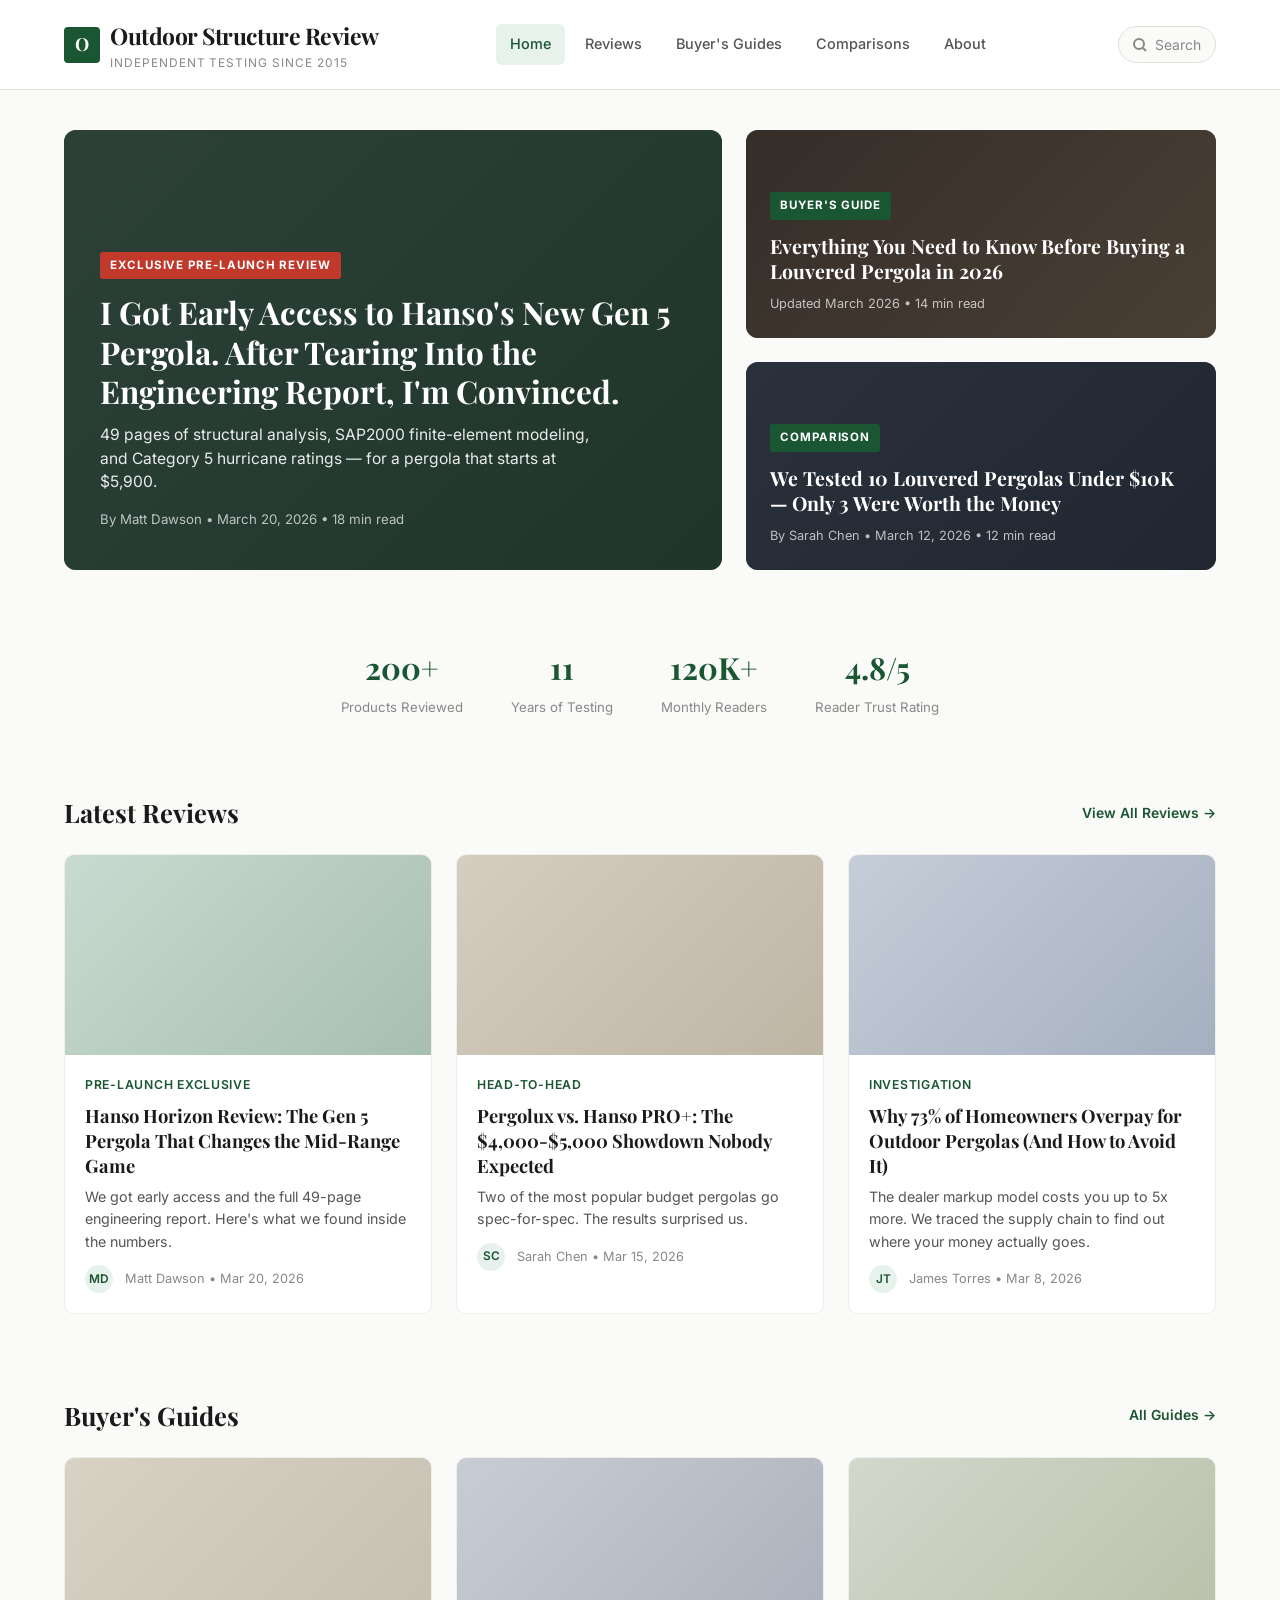
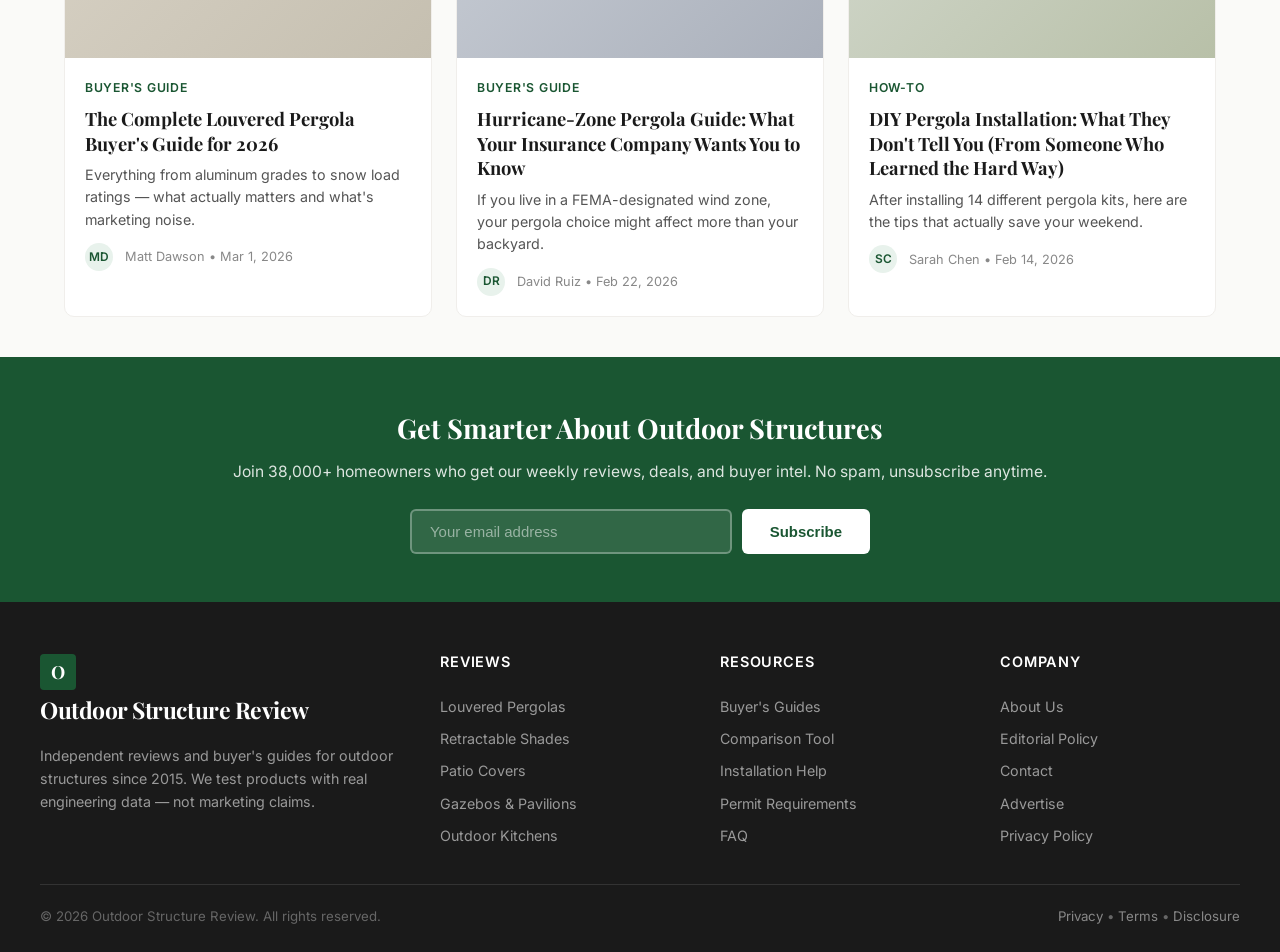
==== index.html @ 2ea015c8 "Hanso Horizon advertorial website" ====
<!DOCTYPE html>
<html lang="en">
<head>
  <meta charset="UTF-8">
  <meta name="viewport" content="width=device-width, initial-scale=1.0">
  <title>Outdoor Structure Review — Independent Pergola & Patio Reviews</title>
  <meta name="description" content="Independent reviews, comparisons, and buyer's guides for outdoor structures. Trusted by 120,000+ homeowners since 2015.">
  <link rel="preconnect" href="https://fonts.googleapis.com">
  <link rel="preconnect" href="https://fonts.gstatic.com" crossorigin>
  <link href="https://fonts.googleapis.com/css2?family=Inter:wght@400;500;600;700&family=Playfair+Display:wght@700;800&display=swap" rel="stylesheet">
  <link rel="stylesheet" href="css/style.css">
  <link rel="icon" href="data:image/svg+xml,<svg xmlns='http://www.w3.org/2000/svg' viewBox='0 0 100 100'><rect width='100' height='100' rx='12' fill='%231a5632'/><text x='50' y='68' font-family='Georgia' font-size='55' font-weight='700' fill='white' text-anchor='middle'>O</text></svg>">
</head>
<body>

<!-- ===== HEADER ===== -->
<header class="site-header">
  <div class="header-top">
    <a href="index.html" class="logo">
      <div class="logo-icon">O</div>
      <div>
        <div class="logo-text">Outdoor Structure Review</div>
        <div class="logo-tagline">Independent Testing Since 2015</div>
      </div>
    </a>
    <nav class="nav-main">
      <a href="index.html" class="active">Home</a>
      <a href="reviews/horizon-launch-early-review.html">Reviews</a>
      <a href="#">Buyer's Guides</a>
      <a href="#">Comparisons</a>
      <a href="about.html">About</a>
    </nav>
    <div class="nav-search">
      <svg width="14" height="14" fill="none" stroke="currentColor" stroke-width="2"><circle cx="6" cy="6" r="5"/><line x1="10" y1="10" x2="13" y2="13"/></svg>
      Search
    </div>
    <button class="hamburger" aria-label="Menu">
      <span></span><span></span><span></span>
    </button>
  </div>
</header>

<!-- ===== HERO ===== -->
<section class="hero">
  <div class="hero-grid">
    <a href="reviews/horizon-launch-early-review.html" class="hero-main">
      <div class="hero-img" style="background: linear-gradient(135deg, #2d4a3e, #1a3a2a);"></div>
      <div class="hero-content">
        <div class="hero-badge">Exclusive Pre-Launch Review</div>
        <h2>I Got Early Access to Hanso's New Gen 5 Pergola. After Tearing Into the Engineering Report, I'm Convinced.</h2>
        <p>49 pages of structural analysis, SAP2000 finite-element modeling, and Category 5 hurricane ratings — for a pergola that starts at $5,900.</p>
        <div class="hero-meta">By Matt Dawson &bull; March 20, 2026 &bull; 18 min read</div>
      </div>
    </a>
    <div class="hero-sidebar">
      <a href="#" class="hero-card">
        <div class="hero-img" style="background: linear-gradient(135deg, #3a3028, #5a4a3a);"></div>
        <div class="hero-content">
          <div class="hero-badge green">Buyer's Guide</div>
          <h3>Everything You Need to Know Before Buying a Louvered Pergola in 2026</h3>
          <div class="hero-meta">Updated March 2026 &bull; 14 min read</div>
        </div>
      </a>
      <a href="#" class="hero-card">
        <div class="hero-img" style="background: linear-gradient(135deg, #2a3545, #1a2535);"></div>
        <div class="hero-content">
          <div class="hero-badge green">Comparison</div>
          <h3>We Tested 10 Louvered Pergolas Under $10K — Only 3 Were Worth the Money</h3>
          <div class="hero-meta">By Sarah Chen &bull; March 12, 2026 &bull; 12 min read</div>
        </div>
      </a>
    </div>
  </div>
</section>

<!-- ===== TRUST BAR ===== -->
<div class="trust-bar">
  <div class="trust-item">
    <div class="trust-number">200+</div>
    <div class="trust-label">Products Reviewed</div>
  </div>
  <div class="trust-item">
    <div class="trust-number">11</div>
    <div class="trust-label">Years of Testing</div>
  </div>
  <div class="trust-item">
    <div class="trust-number">120K+</div>
    <div class="trust-label">Monthly Readers</div>
  </div>
  <div class="trust-item">
    <div class="trust-number">4.8/5</div>
    <div class="trust-label">Reader Trust Rating</div>
  </div>
</div>

<!-- ===== LATEST REVIEWS ===== -->
<div class="section-header">
  <h2>Latest Reviews</h2>
  <a href="#">View All Reviews &rarr;</a>
</div>

<div class="articles-grid">
  <div class="article-card" onclick="window.location='reviews/horizon-launch-early-review.html'">
    <div class="article-card-img" style="background: linear-gradient(135deg, #c8dbd0, #a8bfb0);"></div>
    <div class="article-card-body">
      <div class="article-card-category">Pre-Launch Exclusive</div>
      <h3>Hanso Horizon Review: The Gen 5 Pergola That Changes the Mid-Range Game</h3>
      <p>We got early access and the full 49-page engineering report. Here's what we found inside the numbers.</p>
      <div class="article-card-meta">
        <div class="author-avatar">MD</div>
        <span>Matt Dawson &bull; Mar 20, 2026</span>
      </div>
    </div>
  </div>

  <div class="article-card">
    <div class="article-card-img" style="background: linear-gradient(135deg, #d5cdc0, #bfb5a5);"></div>
    <div class="article-card-body">
      <div class="article-card-category">Head-to-Head</div>
      <h3>Pergolux vs. Hanso PRO+: The $4,000-$5,000 Showdown Nobody Expected</h3>
      <p>Two of the most popular budget pergolas go spec-for-spec. The results surprised us.</p>
      <div class="article-card-meta">
        <div class="author-avatar">SC</div>
        <span>Sarah Chen &bull; Mar 15, 2026</span>
      </div>
    </div>
  </div>

  <div class="article-card">
    <div class="article-card-img" style="background: linear-gradient(135deg, #c5cdd8, #a5b0c0);"></div>
    <div class="article-card-body">
      <div class="article-card-category">Investigation</div>
      <h3>Why 73% of Homeowners Overpay for Outdoor Pergolas (And How to Avoid It)</h3>
      <p>The dealer markup model costs you up to 5x more. We traced the supply chain to find out where your money actually goes.</p>
      <div class="article-card-meta">
        <div class="author-avatar">JT</div>
        <span>James Torres &bull; Mar 8, 2026</span>
      </div>
    </div>
  </div>
</div>

<!-- ===== BUYER'S GUIDES ===== -->
<div class="section-header">
  <h2>Buyer's Guides</h2>
  <a href="#">All Guides &rarr;</a>
</div>

<div class="articles-grid">
  <div class="article-card">
    <div class="article-card-img" style="background: linear-gradient(135deg, #d8d2c5, #c5bfb0);"></div>
    <div class="article-card-body">
      <div class="article-card-category">Buyer's Guide</div>
      <h3>The Complete Louvered Pergola Buyer's Guide for 2026</h3>
      <p>Everything from aluminum grades to snow load ratings — what actually matters and what's marketing noise.</p>
      <div class="article-card-meta">
        <div class="author-avatar">MD</div>
        <span>Matt Dawson &bull; Mar 1, 2026</span>
      </div>
    </div>
  </div>

  <div class="article-card">
    <div class="article-card-img" style="background: linear-gradient(135deg, #c8cdd5, #aab0bb);"></div>
    <div class="article-card-body">
      <div class="article-card-category">Buyer's Guide</div>
      <h3>Hurricane-Zone Pergola Guide: What Your Insurance Company Wants You to Know</h3>
      <p>If you live in a FEMA-designated wind zone, your pergola choice might affect more than your backyard.</p>
      <div class="article-card-meta">
        <div class="author-avatar">DR</div>
        <span>David Ruiz &bull; Feb 22, 2026</span>
      </div>
    </div>
  </div>

  <div class="article-card">
    <div class="article-card-img" style="background: linear-gradient(135deg, #d2d8cc, #b8c0a8);"></div>
    <div class="article-card-body">
      <div class="article-card-category">How-To</div>
      <h3>DIY Pergola Installation: What They Don't Tell You (From Someone Who Learned the Hard Way)</h3>
      <p>After installing 14 different pergola kits, here are the tips that actually save your weekend.</p>
      <div class="article-card-meta">
        <div class="author-avatar">SC</div>
        <span>Sarah Chen &bull; Feb 14, 2026</span>
      </div>
    </div>
  </div>
</div>

<!-- ===== NEWSLETTER ===== -->
<section class="newsletter-banner">
  <h2>Get Smarter About Outdoor Structures</h2>
  <p>Join 38,000+ homeowners who get our weekly reviews, deals, and buyer intel. No spam, unsubscribe anytime.</p>
  <form class="newsletter-form" onsubmit="return false;">
    <input type="email" placeholder="Your email address">
    <button type="submit">Subscribe</button>
  </form>
</section>

<!-- ===== FOOTER ===== -->
<footer class="site-footer">
  <div class="footer-grid">
    <div class="footer-col footer-about">
      <a href="index.html" class="logo">
        <div class="logo-icon">O</div>
        <div class="logo-text">Outdoor Structure Review</div>
      </a>
      <p>Independent reviews and buyer's guides for outdoor structures since 2015. We test products with real engineering data — not marketing claims.</p>
    </div>
    <div class="footer-col">
      <h4>Reviews</h4>
      <a href="reviews/horizon-launch-early-review.html">Louvered Pergolas</a>
      <a href="#">Retractable Shades</a>
      <a href="#">Patio Covers</a>
      <a href="#">Gazebos &amp; Pavilions</a>
      <a href="#">Outdoor Kitchens</a>
    </div>
    <div class="footer-col">
      <h4>Resources</h4>
      <a href="#">Buyer's Guides</a>
      <a href="#">Comparison Tool</a>
      <a href="#">Installation Help</a>
      <a href="#">Permit Requirements</a>
      <a href="#">FAQ</a>
    </div>
    <div class="footer-col">
      <h4>Company</h4>
      <a href="about.html">About Us</a>
      <a href="#">Editorial Policy</a>
      <a href="#">Contact</a>
      <a href="#">Advertise</a>
      <a href="#">Privacy Policy</a>
    </div>
  </div>
  <div class="footer-bottom">
    <span>&copy; 2026 Outdoor Structure Review. All rights reserved.</span>
    <span>
      <a href="#">Privacy</a> &bull;
      <a href="#">Terms</a> &bull;
      <a href="#">Disclosure</a>
    </span>
  </div>
</footer>

</body>
</html>
---- css/style.css ----
/* ===== RESET & BASE ===== */
*, *::before, *::after { box-sizing: border-box; margin: 0; padding: 0; }

:root {
  --color-bg: #fafaf8;
  --color-surface: #ffffff;
  --color-text: #1a1a1a;
  --color-text-secondary: #555;
  --color-text-muted: #888;
  --color-accent: #1a5632;
  --color-accent-light: #e8f2ec;
  --color-accent-hover: #124025;
  --color-border: #e2e0dc;
  --color-border-light: #f0eeeb;
  --color-highlight: #f5f0e6;
  --color-red: #c0392b;
  --font-heading: 'Playfair Display', Georgia, 'Times New Roman', serif;
  --font-body: 'Inter', -apple-system, BlinkMacSystemFont, 'Segoe UI', sans-serif;
  --font-mono: 'JetBrains Mono', 'Fira Code', monospace;
  --max-width: 1200px;
  --content-width: 740px;
  --radius: 6px;
  --shadow-sm: 0 1px 3px rgba(0,0,0,0.06);
  --shadow-md: 0 4px 12px rgba(0,0,0,0.08);
  --shadow-lg: 0 8px 30px rgba(0,0,0,0.1);
  --transition: 0.2s ease;
}

html { font-size: 17px; scroll-behavior: smooth; }

body {
  font-family: var(--font-body);
  color: var(--color-text);
  background: var(--color-bg);
  line-height: 1.7;
  -webkit-font-smoothing: antialiased;
}

a { color: var(--color-accent); text-decoration: none; transition: color var(--transition); }
a:hover { color: var(--color-accent-hover); }

img { max-width: 100%; height: auto; display: block; }

/* ===== HEADER / NAV ===== */
.site-header {
  background: var(--color-surface);
  border-bottom: 1px solid var(--color-border);
  position: sticky;
  top: 0;
  z-index: 100;
}

.header-top {
  max-width: var(--max-width);
  margin: 0 auto;
  display: flex;
  align-items: center;
  justify-content: space-between;
  padding: 16px 24px;
}

.logo {
  display: flex;
  align-items: center;
  gap: 10px;
  text-decoration: none;
  color: var(--color-text);
}

.logo-icon {
  width: 36px;
  height: 36px;
  background: var(--color-accent);
  border-radius: 4px;
  display: flex;
  align-items: center;
  justify-content: center;
  color: white;
  font-weight: 700;
  font-size: 18px;
  font-family: var(--font-heading);
}

.logo-text {
  font-family: var(--font-heading);
  font-size: 1.35rem;
  font-weight: 700;
  letter-spacing: -0.02em;
}

.logo-tagline {
  font-size: 0.7rem;
  color: var(--color-text-muted);
  text-transform: uppercase;
  letter-spacing: 0.08em;
  margin-top: -2px;
}

.nav-main {
  display: flex;
  align-items: center;
  gap: 6px;
}

.nav-main a {
  color: var(--color-text-secondary);
  font-size: 0.85rem;
  font-weight: 500;
  padding: 8px 14px;
  border-radius: var(--radius);
  transition: all var(--transition);
}

.nav-main a:hover,
.nav-main a.active {
  color: var(--color-accent);
  background: var(--color-accent-light);
}

.nav-search {
  display: flex;
  align-items: center;
  gap: 8px;
  background: var(--color-bg);
  border: 1px solid var(--color-border);
  border-radius: 20px;
  padding: 6px 14px;
  font-size: 0.82rem;
  color: var(--color-text-muted);
  cursor: pointer;
  transition: border-color var(--transition);
}

.nav-search:hover { border-color: var(--color-accent); }

.hamburger {
  display: none;
  background: none;
  border: none;
  cursor: pointer;
  padding: 8px;
}

.hamburger span {
  display: block;
  width: 22px;
  height: 2px;
  background: var(--color-text);
  margin: 5px 0;
  transition: all var(--transition);
}

/* category bar */
.category-bar {
  background: var(--color-surface);
  border-bottom: 1px solid var(--color-border-light);
}

.category-bar-inner {
  max-width: var(--max-width);
  margin: 0 auto;
  padding: 0 24px;
  display: flex;
  gap: 0;
  overflow-x: auto;
}

.category-bar a {
  font-size: 0.78rem;
  font-weight: 500;
  color: var(--color-text-muted);
  padding: 10px 16px;
  white-space: nowrap;
  border-bottom: 2px solid transparent;
  transition: all var(--transition);
}

.category-bar a:hover,
.category-bar a.active {
  color: var(--color-accent);
  border-bottom-color: var(--color-accent);
}

/* ===== HERO / FEATURED ===== */
.hero {
  max-width: var(--max-width);
  margin: 0 auto;
  padding: 40px 24px;
}

.hero-grid {
  display: grid;
  grid-template-columns: 1.4fr 1fr;
  gap: 24px;
}

.hero-main {
  position: relative;
  border-radius: 12px;
  overflow: hidden;
  cursor: pointer;
  background: #2a2a2a;
  min-height: 440px;
}

.hero-main .hero-img {
  width: 100%;
  height: 100%;
  object-fit: cover;
  position: absolute;
  top: 0;
  left: 0;
  opacity: 0.7;
  transition: opacity var(--transition);
}

.hero-main:hover .hero-img { opacity: 0.6; }

.hero-main .hero-content {
  position: relative;
  z-index: 1;
  padding: 40px 36px;
  display: flex;
  flex-direction: column;
  justify-content: flex-end;
  height: 100%;
  color: white;
}

.hero-badge {
  display: inline-block;
  background: var(--color-red);
  color: white;
  font-size: 0.68rem;
  font-weight: 700;
  text-transform: uppercase;
  letter-spacing: 0.08em;
  padding: 4px 10px;
  border-radius: 3px;
  margin-bottom: 14px;
  width: fit-content;
}

.hero-badge.green { background: var(--color-accent); }

.hero-main h2 {
  font-family: var(--font-heading);
  font-size: 1.85rem;
  line-height: 1.25;
  margin-bottom: 12px;
  font-weight: 700;
}

.hero-main p {
  font-size: 0.92rem;
  opacity: 0.9;
  line-height: 1.5;
  max-width: 500px;
}

.hero-meta {
  margin-top: 14px;
  font-size: 0.78rem;
  opacity: 0.7;
}

.hero-sidebar {
  display: flex;
  flex-direction: column;
  gap: 24px;
}

.hero-card {
  position: relative;
  border-radius: 12px;
  overflow: hidden;
  cursor: pointer;
  background: #2a2a2a;
  flex: 1;
  min-height: 200px;
}

.hero-card .hero-img {
  width: 100%;
  height: 100%;
  object-fit: cover;
  position: absolute;
  top: 0;
  left: 0;
  opacity: 0.65;
  transition: opacity var(--transition);
}

.hero-card:hover .hero-img { opacity: 0.55; }

.hero-card .hero-content {
  position: relative;
  z-index: 1;
  padding: 24px;
  display: flex;
  flex-direction: column;
  justify-content: flex-end;
  height: 100%;
  color: white;
}

.hero-card h3 {
  font-family: var(--font-heading);
  font-size: 1.15rem;
  line-height: 1.3;
  font-weight: 700;
}

.hero-card .hero-meta {
  margin-top: 8px;
  font-size: 0.75rem;
}

/* ===== SECTION HEADERS ===== */
.section-header {
  max-width: var(--max-width);
  margin: 0 auto;
  padding: 40px 24px 20px;
  display: flex;
  align-items: center;
  justify-content: space-between;
}

.section-header h2 {
  font-family: var(--font-heading);
  font-size: 1.5rem;
  font-weight: 700;
}

.section-header a {
  font-size: 0.82rem;
  font-weight: 600;
}

/* ===== ARTICLE CARDS GRID ===== */
.articles-grid {
  max-width: var(--max-width);
  margin: 0 auto;
  padding: 0 24px 40px;
  display: grid;
  grid-template-columns: repeat(3, 1fr);
  gap: 24px;
}

.article-card {
  background: var(--color-surface);
  border-radius: 10px;
  overflow: hidden;
  border: 1px solid var(--color-border-light);
  transition: all var(--transition);
  cursor: pointer;
}

.article-card:hover {
  box-shadow: var(--shadow-md);
  transform: translateY(-2px);
}

.article-card-img {
  width: 100%;
  height: 200px;
  object-fit: cover;
  background: linear-gradient(135deg, #e8e6e1, #d5d2cc);
}

.article-card-body {
  padding: 20px;
}

.article-card-category {
  font-size: 0.72rem;
  font-weight: 600;
  text-transform: uppercase;
  letter-spacing: 0.06em;
  color: var(--color-accent);
  margin-bottom: 8px;
}

.article-card-body h3 {
  font-family: var(--font-heading);
  font-size: 1.08rem;
  line-height: 1.35;
  margin-bottom: 8px;
  color: var(--color-text);
  font-weight: 700;
}

.article-card-body p {
  font-size: 0.84rem;
  color: var(--color-text-secondary);
  line-height: 1.55;
  margin-bottom: 12px;
}

.article-card-meta {
  display: flex;
  align-items: center;
  gap: 12px;
  font-size: 0.75rem;
  color: var(--color-text-muted);
}

.article-card-meta .author-avatar {
  width: 28px;
  height: 28px;
  border-radius: 50%;
  background: var(--color-accent-light);
  display: flex;
  align-items: center;
  justify-content: center;
  font-size: 0.7rem;
  font-weight: 600;
  color: var(--color-accent);
}

/* ===== NEWSLETTER BANNER ===== */
.newsletter-banner {
  background: var(--color-accent);
  color: white;
  padding: 48px 24px;
  text-align: center;
}

.newsletter-banner h2 {
  font-family: var(--font-heading);
  font-size: 1.6rem;
  margin-bottom: 8px;
}

.newsletter-banner p {
  font-size: 0.92rem;
  opacity: 0.85;
  margin-bottom: 24px;
}

.newsletter-form {
  display: flex;
  gap: 10px;
  justify-content: center;
  max-width: 460px;
  margin: 0 auto;
}

.newsletter-form input {
  flex: 1;
  padding: 12px 18px;
  border: 2px solid rgba(255,255,255,0.3);
  border-radius: var(--radius);
  background: rgba(255,255,255,0.1);
  color: white;
  font-size: 0.88rem;
  outline: none;
  transition: border-color var(--transition);
}

.newsletter-form input::placeholder { color: rgba(255,255,255,0.5); }
.newsletter-form input:focus { border-color: white; }

.newsletter-form button {
  padding: 12px 28px;
  background: white;
  color: var(--color-accent);
  border: none;
  border-radius: var(--radius);
  font-weight: 600;
  font-size: 0.88rem;
  cursor: pointer;
  transition: all var(--transition);
}

.newsletter-form button:hover { background: var(--color-highlight); }

/* ===== TRUST BAR ===== */
.trust-bar {
  max-width: var(--max-width);
  margin: 0 auto;
  padding: 32px 24px;
  display: flex;
  justify-content: center;
  gap: 48px;
  flex-wrap: wrap;
}

.trust-item {
  text-align: center;
}

.trust-item .trust-number {
  font-family: var(--font-heading);
  font-size: 1.8rem;
  font-weight: 700;
  color: var(--color-accent);
}

.trust-item .trust-label {
  font-size: 0.78rem;
  color: var(--color-text-muted);
  margin-top: 2px;
}

/* ===== FOOTER ===== */
.site-footer {
  background: #1a1a1a;
  color: #ccc;
  padding: 48px 24px 24px;
}

.footer-grid {
  max-width: var(--max-width);
  margin: 0 auto;
  display: grid;
  grid-template-columns: 1.5fr 1fr 1fr 1fr;
  gap: 40px;
  padding-bottom: 32px;
  border-bottom: 1px solid #333;
}

.footer-col h4 {
  color: white;
  font-size: 0.85rem;
  font-weight: 600;
  text-transform: uppercase;
  letter-spacing: 0.06em;
  margin-bottom: 16px;
}

.footer-col p {
  font-size: 0.84rem;
  line-height: 1.6;
  color: #999;
}

.footer-col a {
  display: block;
  color: #999;
  font-size: 0.84rem;
  padding: 4px 0;
  transition: color var(--transition);
}

.footer-col a:hover { color: white; }

.footer-about .logo {
  margin-bottom: 12px;
}

.footer-about .logo .logo-icon { background: var(--color-accent); }
.footer-about .logo .logo-text { color: white; }

.footer-bottom {
  max-width: var(--max-width);
  margin: 0 auto;
  padding-top: 20px;
  display: flex;
  justify-content: space-between;
  align-items: center;
  font-size: 0.78rem;
  color: #666;
}

.footer-bottom a { color: #888; }
.footer-bottom a:hover { color: white; }

/* ===== ARTICLE PAGE ===== */
.article-header {
  max-width: var(--content-width);
  margin: 0 auto;
  padding: 48px 24px 0;
}

.article-breadcrumb {
  font-size: 0.78rem;
  color: var(--color-text-muted);
  margin-bottom: 20px;
}

.article-breadcrumb a { color: var(--color-text-muted); }
.article-breadcrumb a:hover { color: var(--color-accent); }

.article-category-tag {
  display: inline-block;
  background: var(--color-accent-light);
  color: var(--color-accent);
  font-size: 0.72rem;
  font-weight: 700;
  text-transform: uppercase;
  letter-spacing: 0.06em;
  padding: 5px 12px;
  border-radius: 3px;
  margin-bottom: 16px;
}

.article-header h1 {
  font-family: var(--font-heading);
  font-size: 2.4rem;
  line-height: 1.2;
  font-weight: 700;
  margin-bottom: 18px;
  letter-spacing: -0.01em;
}

.article-subtitle {
  font-size: 1.15rem;
  color: var(--color-text-secondary);
  line-height: 1.5;
  margin-bottom: 24px;
}

.article-author-bar {
  display: flex;
  align-items: center;
  gap: 14px;
  padding: 20px 0;
  border-top: 1px solid var(--color-border-light);
  border-bottom: 1px solid var(--color-border-light);
  margin-bottom: 32px;
}

.article-author-avatar {
  width: 48px;
  height: 48px;
  border-radius: 50%;
  background: var(--color-accent-light);
  display: flex;
  align-items: center;
  justify-content: center;
  font-weight: 700;
  color: var(--color-accent);
  font-size: 1rem;
}

.article-author-info .name {
  font-weight: 600;
  font-size: 0.92rem;
}

.article-author-info .details {
  font-size: 0.8rem;
  color: var(--color-text-muted);
}

.article-share {
  margin-left: auto;
  display: flex;
  gap: 8px;
}

.share-btn {
  width: 36px;
  height: 36px;
  border-radius: 50%;
  border: 1px solid var(--color-border);
  display: flex;
  align-items: center;
  justify-content: center;
  color: var(--color-text-muted);
  font-size: 0.8rem;
  cursor: pointer;
  transition: all var(--transition);
  background: none;
}

.share-btn:hover {
  border-color: var(--color-accent);
  color: var(--color-accent);
  background: var(--color-accent-light);
}

/* Article body content */
.article-body {
  max-width: var(--content-width);
  margin: 0 auto;
  padding: 0 24px 60px;
}

.article-body p {
  margin-bottom: 1.3em;
  font-size: 1rem;
  line-height: 1.78;
}

.article-body h2 {
  font-family: var(--font-heading);
  font-size: 1.65rem;
  margin-top: 2.5em;
  margin-bottom: 0.7em;
  font-weight: 700;
  line-height: 1.25;
}

.article-body h3 {
  font-family: var(--font-heading);
  font-size: 1.25rem;
  margin-top: 2em;
  margin-bottom: 0.5em;
  font-weight: 700;
}

.article-body ul, .article-body ol {
  margin-bottom: 1.3em;
  padding-left: 1.5em;
}

.article-body li {
  margin-bottom: 0.5em;
  line-height: 1.65;
}

.article-body strong { font-weight: 600; }

.article-body blockquote {
  border-left: 3px solid var(--color-accent);
  padding: 16px 24px;
  margin: 1.5em 0;
  background: var(--color-accent-light);
  border-radius: 0 var(--radius) var(--radius) 0;
  font-style: italic;
  color: var(--color-text-secondary);
}

/* tables */
.article-body table {
  width: 100%;
  border-collapse: collapse;
  margin: 1.5em 0;
  font-size: 0.88rem;
}

.article-body thead { background: var(--color-accent); color: white; }
.article-body th {
  padding: 12px 14px;
  text-align: left;
  font-weight: 600;
  font-size: 0.82rem;
}

.article-body td {
  padding: 11px 14px;
  border-bottom: 1px solid var(--color-border-light);
}

.article-body tbody tr:hover { background: var(--color-accent-light); }
.article-body tbody tr:nth-child(even) { background: var(--color-bg); }
.article-body tbody tr:nth-child(even):hover { background: var(--color-accent-light); }

.winner-cell { color: var(--color-accent); font-weight: 600; }

/* image placeholders */
.article-img {
  width: 100%;
  border-radius: 10px;
  margin: 1.5em 0 0.5em;
  overflow: hidden;
  background: linear-gradient(135deg, #e8e6e1, #d5d2cc);
  border: 1px solid var(--color-border-light);
}

.article-img .img-placeholder {
  display: flex;
  align-items: center;
  justify-content: center;
  min-height: 320px;
  padding: 40px;
  text-align: center;
  color: #888;
  font-size: 0.88rem;
  font-style: italic;
}

.article-img-caption {
  font-size: 0.82rem;
  color: var(--color-text-muted);
  font-style: italic;
  margin-bottom: 1.5em;
  line-height: 1.5;
}

/* CTA boxes */
.article-cta {
  background: var(--color-accent);
  color: white;
  padding: 28px 32px;
  border-radius: 10px;
  margin: 2em 0;
  text-align: center;
}

.article-cta a {
  color: white;
  font-weight: 700;
  font-size: 1.05rem;
  text-decoration: underline;
  text-underline-offset: 4px;
}

.article-cta a:hover { opacity: 0.85; }

.article-cta p {
  margin-bottom: 0.5em !important;
  font-size: 0.88rem !important;
  opacity: 0.85;
}

/* disclosure */
.article-disclosure {
  background: var(--color-highlight);
  border: 1px solid var(--color-border);
  border-radius: var(--radius);
  padding: 20px 24px;
  margin: 2em 0;
  font-size: 0.84rem;
  color: var(--color-text-secondary);
  line-height: 1.6;
}

/* author bio at end */
.author-bio {
  display: flex;
  gap: 20px;
  align-items: flex-start;
  background: var(--color-surface);
  border: 1px solid var(--color-border);
  border-radius: 10px;
  padding: 28px;
  margin-top: 2em;
}

.author-bio-avatar {
  width: 72px;
  height: 72px;
  border-radius: 50%;
  background: var(--color-accent-light);
  display: flex;
  align-items: center;
  justify-content: center;
  font-weight: 700;
  color: var(--color-accent);
  font-size: 1.3rem;
  flex-shrink: 0;
}

.author-bio h4 {
  font-size: 1rem;
  margin-bottom: 4px;
}

.author-bio p {
  font-size: 0.86rem !important;
  color: var(--color-text-secondary);
  line-height: 1.55 !important;
  margin-bottom: 0 !important;
}

/* ===== ABOUT PAGE ===== */
.page-header {
  max-width: var(--content-width);
  margin: 0 auto;
  padding: 48px 24px 0;
  text-align: center;
}

.page-header h1 {
  font-family: var(--font-heading);
  font-size: 2.2rem;
  margin-bottom: 16px;
}

.page-header .subtitle {
  font-size: 1.1rem;
  color: var(--color-text-secondary);
  line-height: 1.55;
  max-width: 560px;
  margin: 0 auto;
}

.page-body {
  max-width: var(--content-width);
  margin: 0 auto;
  padding: 40px 24px 60px;
}

.page-body p {
  margin-bottom: 1.3em;
  line-height: 1.78;
}

.page-body h2 {
  font-family: var(--font-heading);
  font-size: 1.5rem;
  margin-top: 2em;
  margin-bottom: 0.7em;
}

.team-grid {
  display: grid;
  grid-template-columns: repeat(3, 1fr);
  gap: 28px;
  margin: 2em 0;
}

.team-card {
  text-align: center;
  padding: 28px 20px;
  background: var(--color-surface);
  border: 1px solid var(--color-border-light);
  border-radius: 10px;
}

.team-avatar {
  width: 80px;
  height: 80px;
  border-radius: 50%;
  background: var(--color-accent-light);
  display: flex;
  align-items: center;
  justify-content: center;
  font-weight: 700;
  color: var(--color-accent);
  font-size: 1.5rem;
  margin: 0 auto 14px;
}

.team-card h3 { font-size: 1rem; margin-bottom: 2px; }
.team-card .role { font-size: 0.82rem; color: var(--color-accent); margin-bottom: 10px; }
.team-card p { font-size: 0.84rem; color: var(--color-text-secondary); line-height: 1.5; }

/* values */
.values-grid {
  display: grid;
  grid-template-columns: repeat(2, 1fr);
  gap: 20px;
  margin: 2em 0;
}

.value-card {
  padding: 24px;
  background: var(--color-surface);
  border: 1px solid var(--color-border-light);
  border-radius: 10px;
}

.value-card h3 {
  font-size: 1rem;
  margin-bottom: 8px;
  display: flex;
  align-items: center;
  gap: 8px;
}

.value-icon {
  width: 32px;
  height: 32px;
  border-radius: 6px;
  background: var(--color-accent-light);
  display: flex;
  align-items: center;
  justify-content: center;
  font-size: 1rem;
}

.value-card p { font-size: 0.86rem; color: var(--color-text-secondary); line-height: 1.55; }

/* ===== RESPONSIVE ===== */
@media (max-width: 900px) {
  .hero-grid {
    grid-template-columns: 1fr;
  }

  .hero-sidebar {
    flex-direction: row;
  }

  .hero-card { min-height: 160px; }

  .articles-grid {
    grid-template-columns: repeat(2, 1fr);
  }

  .footer-grid {
    grid-template-columns: repeat(2, 1fr);
  }

  .team-grid {
    grid-template-columns: repeat(2, 1fr);
  }
}

@media (max-width: 650px) {
  html { font-size: 16px; }

  .nav-main, .nav-search { display: none; }
  .hamburger { display: block; }

  .category-bar-inner { padding: 0 16px; }

  .hero { padding: 24px 16px; }
  .hero-main { min-height: 300px; }
  .hero-main h2 { font-size: 1.45rem; }

  .hero-sidebar { flex-direction: column; }

  .articles-grid {
    grid-template-columns: 1fr;
    padding: 0 16px 32px;
  }

  .article-header { padding: 32px 16px 0; }
  .article-header h1 { font-size: 1.75rem; }
  .article-body { padding: 0 16px 40px; }

  .newsletter-form { flex-direction: column; }

  .footer-grid { grid-template-columns: 1fr; gap: 28px; }
  .footer-bottom { flex-direction: column; gap: 8px; text-align: center; }

  .team-grid { grid-template-columns: 1fr; }
  .values-grid { grid-template-columns: 1fr; }

  .trust-bar { gap: 28px; }

  .article-author-bar { flex-wrap: wrap; }
  .article-share { margin-left: 0; }
}
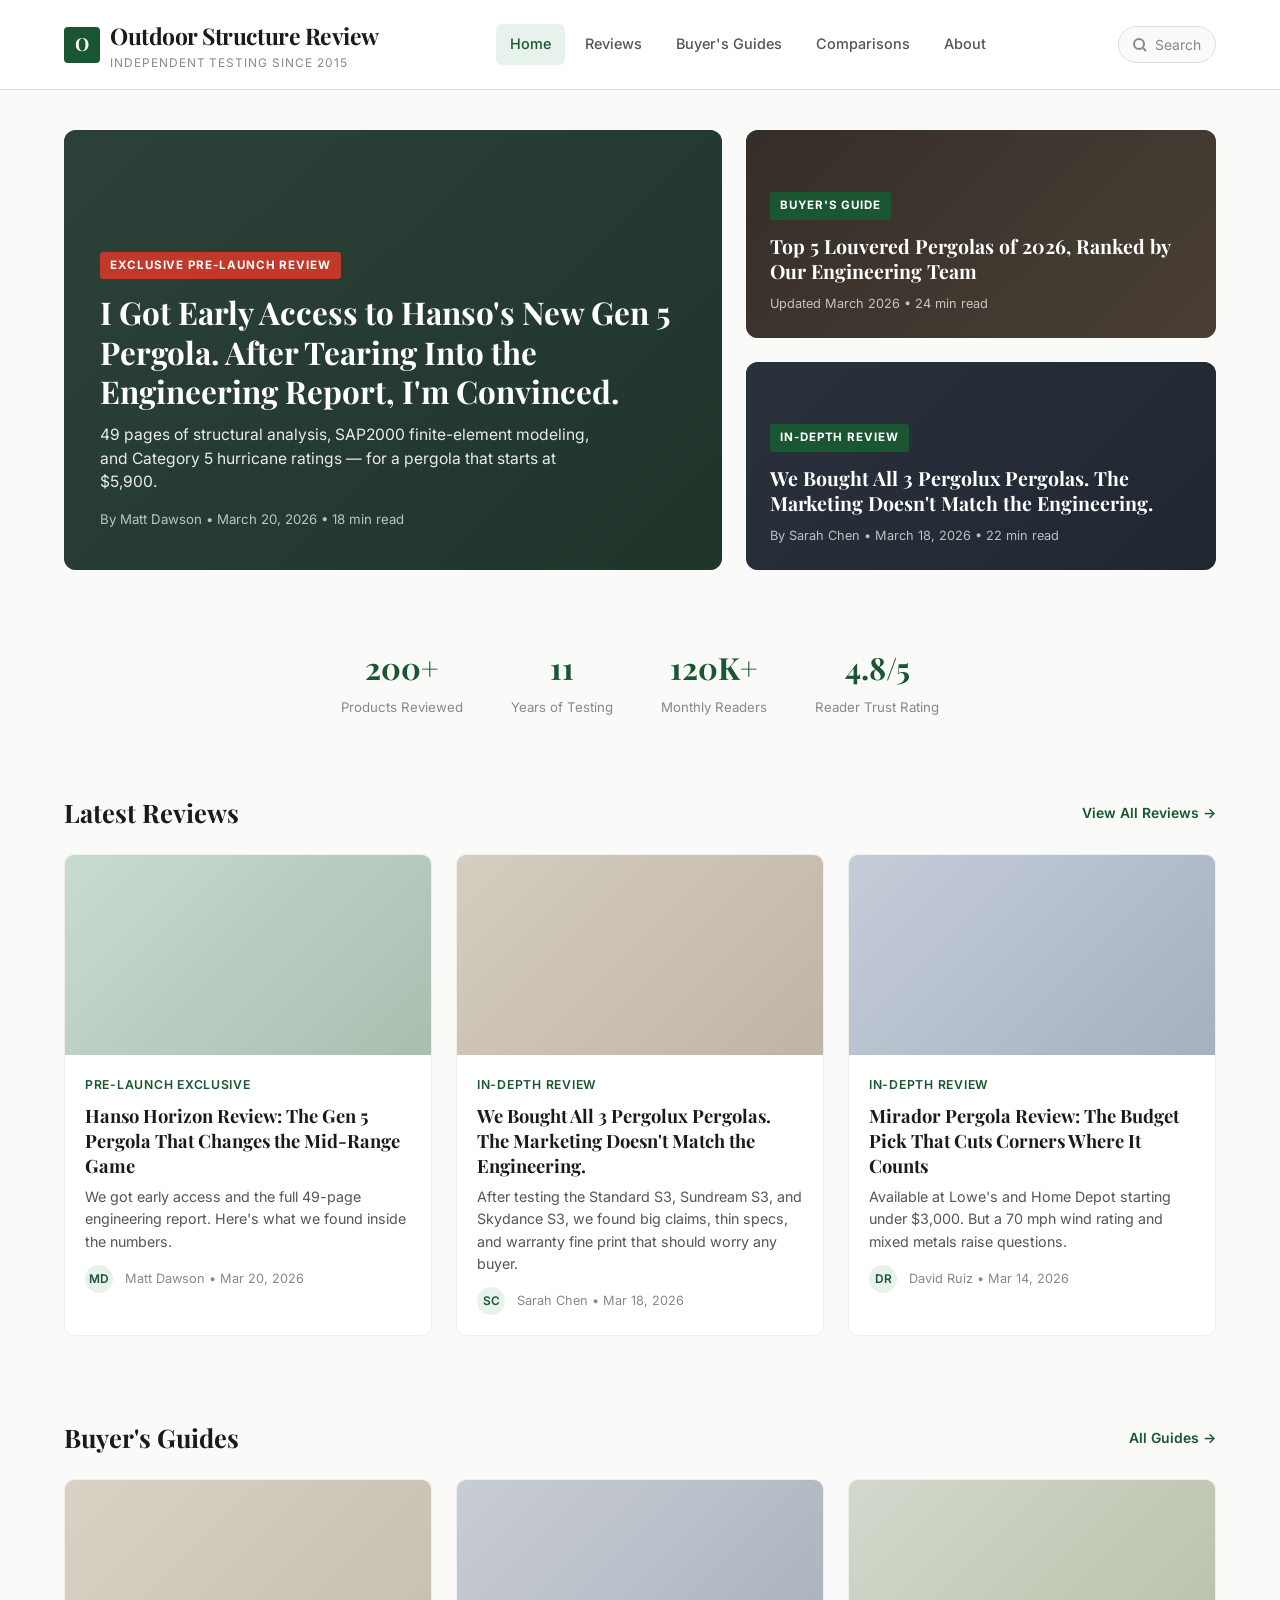
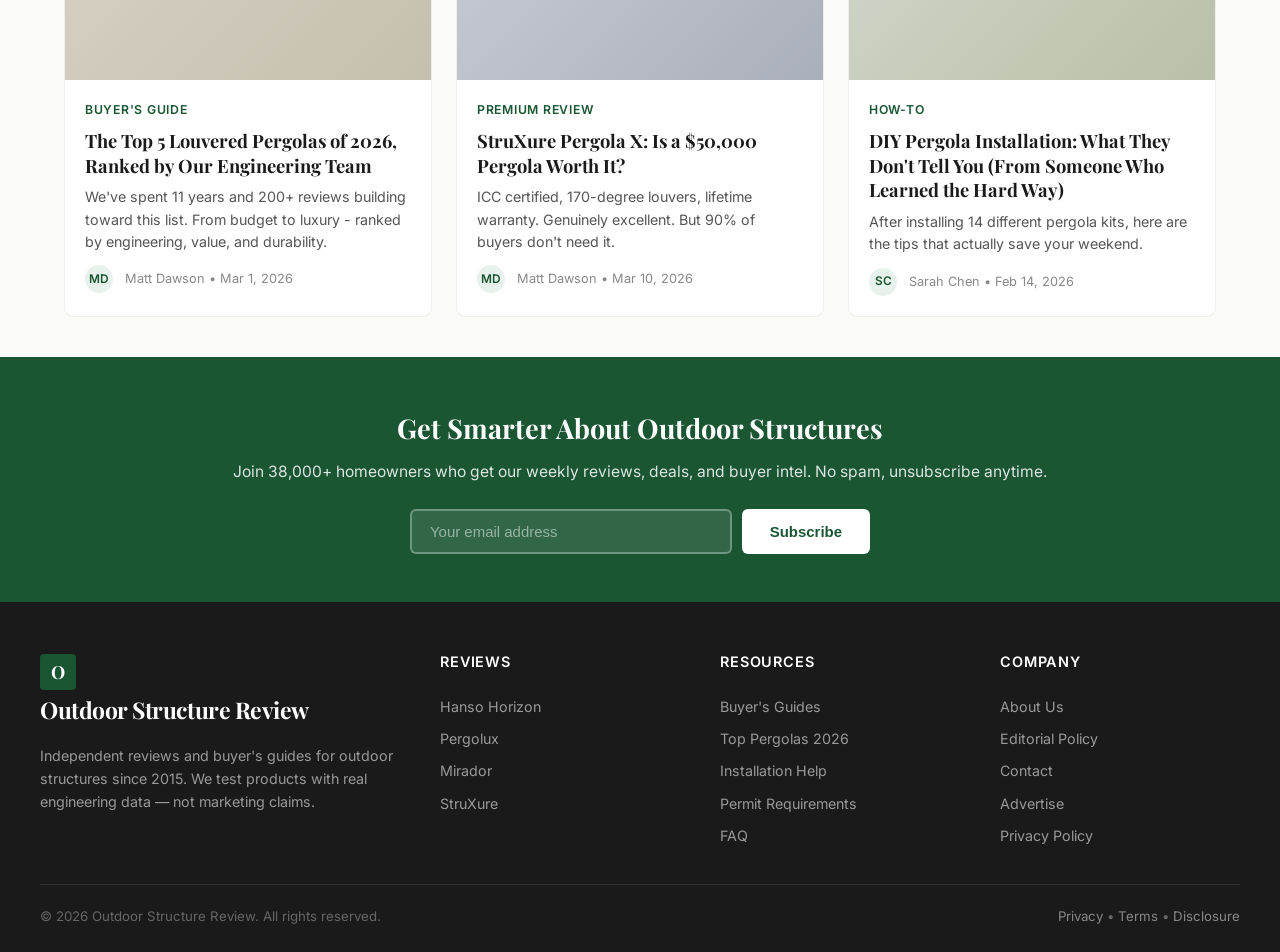
==== commit c488f3f0: "Add Pergolux, Mirador, StruXure reviews and Top 5 Pergolas ranking page - Pergolux review: covers al" ====
--- a/index.html
+++ b/index.html
@@ -53,20 +53,20 @@
       </div>
     </a>
     <div class="hero-sidebar">
-      <a href="#" class="hero-card">
+      <a href="top-pergolas-2026.html" class="hero-card">
         <div class="hero-img" style="background: linear-gradient(135deg, #3a3028, #5a4a3a);"></div>
         <div class="hero-content">
           <div class="hero-badge green">Buyer's Guide</div>
-          <h3>Everything You Need to Know Before Buying a Louvered Pergola in 2026</h3>
-          <div class="hero-meta">Updated March 2026 &bull; 14 min read</div>
+          <h3>Top 5 Louvered Pergolas of 2026, Ranked by Our Engineering Team</h3>
+          <div class="hero-meta">Updated March 2026 &bull; 24 min read</div>
         </div>
       </a>
-      <a href="#" class="hero-card">
+      <a href="reviews/pergolux-review.html" class="hero-card">
         <div class="hero-img" style="background: linear-gradient(135deg, #2a3545, #1a2535);"></div>
         <div class="hero-content">
-          <div class="hero-badge green">Comparison</div>
-          <h3>We Tested 10 Louvered Pergolas Under $10K — Only 3 Were Worth the Money</h3>
-          <div class="hero-meta">By Sarah Chen &bull; March 12, 2026 &bull; 12 min read</div>
+          <div class="hero-badge green">In-Depth Review</div>
+          <h3>We Bought All 3 Pergolux Pergolas. The Marketing Doesn't Match the Engineering.</h3>
+          <div class="hero-meta">By Sarah Chen &bull; March 18, 2026 &bull; 22 min read</div>
         </div>
       </a>
     </div>
@@ -113,28 +113,28 @@
     </div>
   </div>
 
-  <div class="article-card">
+  <div class="article-card" onclick="window.location='reviews/pergolux-review.html'">
     <div class="article-card-img" style="background: linear-gradient(135deg, #d5cdc0, #bfb5a5);"></div>
     <div class="article-card-body">
-      <div class="article-card-category">Head-to-Head</div>
-      <h3>Pergolux vs. Hanso PRO+: The $4,000-$5,000 Showdown Nobody Expected</h3>
-      <p>Two of the most popular budget pergolas go spec-for-spec. The results surprised us.</p>
+      <div class="article-card-category">In-Depth Review</div>
+      <h3>We Bought All 3 Pergolux Pergolas. The Marketing Doesn't Match the Engineering.</h3>
+      <p>After testing the Standard S3, Sundream S3, and Skydance S3, we found big claims, thin specs, and warranty fine print that should worry any buyer.</p>
       <div class="article-card-meta">
         <div class="author-avatar">SC</div>
-        <span>Sarah Chen &bull; Mar 15, 2026</span>
-      </div>
-    </div>
-  </div>
-
-  <div class="article-card">
+        <span>Sarah Chen &bull; Mar 18, 2026</span>
+      </div>
+    </div>
+  </div>
+
+  <div class="article-card" onclick="window.location='reviews/mirador-review.html'">
     <div class="article-card-img" style="background: linear-gradient(135deg, #c5cdd8, #a5b0c0);"></div>
     <div class="article-card-body">
-      <div class="article-card-category">Investigation</div>
-      <h3>Why 73% of Homeowners Overpay for Outdoor Pergolas (And How to Avoid It)</h3>
-      <p>The dealer markup model costs you up to 5x more. We traced the supply chain to find out where your money actually goes.</p>
-      <div class="article-card-meta">
-        <div class="author-avatar">JT</div>
-        <span>James Torres &bull; Mar 8, 2026</span>
+      <div class="article-card-category">In-Depth Review</div>
+      <h3>Mirador Pergola Review: The Budget Pick That Cuts Corners Where It Counts</h3>
+      <p>Available at Lowe's and Home Depot starting under $3,000. But a 70 mph wind rating and mixed metals raise questions.</p>
+      <div class="article-card-meta">
+        <div class="author-avatar">DR</div>
+        <span>David Ruiz &bull; Mar 14, 2026</span>
       </div>
     </div>
   </div>
@@ -147,12 +147,12 @@
 </div>
 
 <div class="articles-grid">
-  <div class="article-card">
+  <div class="article-card" onclick="window.location='top-pergolas-2026.html'">
     <div class="article-card-img" style="background: linear-gradient(135deg, #d8d2c5, #c5bfb0);"></div>
     <div class="article-card-body">
       <div class="article-card-category">Buyer's Guide</div>
-      <h3>The Complete Louvered Pergola Buyer's Guide for 2026</h3>
-      <p>Everything from aluminum grades to snow load ratings — what actually matters and what's marketing noise.</p>
+      <h3>The Top 5 Louvered Pergolas of 2026, Ranked by Our Engineering Team</h3>
+      <p>We've spent 11 years and 200+ reviews building toward this list. From budget to luxury - ranked by engineering, value, and durability.</p>
       <div class="article-card-meta">
         <div class="author-avatar">MD</div>
         <span>Matt Dawson &bull; Mar 1, 2026</span>
@@ -160,15 +160,15 @@
     </div>
   </div>
 
-  <div class="article-card">
+  <div class="article-card" onclick="window.location='reviews/struxure-review.html'">
     <div class="article-card-img" style="background: linear-gradient(135deg, #c8cdd5, #aab0bb);"></div>
     <div class="article-card-body">
-      <div class="article-card-category">Buyer's Guide</div>
-      <h3>Hurricane-Zone Pergola Guide: What Your Insurance Company Wants You to Know</h3>
-      <p>If you live in a FEMA-designated wind zone, your pergola choice might affect more than your backyard.</p>
-      <div class="article-card-meta">
-        <div class="author-avatar">DR</div>
-        <span>David Ruiz &bull; Feb 22, 2026</span>
+      <div class="article-card-category">Premium Review</div>
+      <h3>StruXure Pergola X: Is a $50,000 Pergola Worth It?</h3>
+      <p>ICC certified, 170-degree louvers, lifetime warranty. Genuinely excellent. But 90% of buyers don't need it.</p>
+      <div class="article-card-meta">
+        <div class="author-avatar">MD</div>
+        <span>Matt Dawson &bull; Mar 10, 2026</span>
       </div>
     </div>
   </div>
@@ -209,16 +209,15 @@
     </div>
     <div class="footer-col">
       <h4>Reviews</h4>
-      <a href="reviews/horizon-launch-early-review.html">Louvered Pergolas</a>
-      <a href="#">Retractable Shades</a>
-      <a href="#">Patio Covers</a>
-      <a href="#">Gazebos &amp; Pavilions</a>
-      <a href="#">Outdoor Kitchens</a>
+      <a href="reviews/horizon-launch-early-review.html">Hanso Horizon</a>
+      <a href="reviews/pergolux-review.html">Pergolux</a>
+      <a href="reviews/mirador-review.html">Mirador</a>
+      <a href="reviews/struxure-review.html">StruXure</a>
     </div>
     <div class="footer-col">
       <h4>Resources</h4>
       <a href="#">Buyer's Guides</a>
-      <a href="#">Comparison Tool</a>
+      <a href="top-pergolas-2026.html">Top Pergolas 2026</a>
       <a href="#">Installation Help</a>
       <a href="#">Permit Requirements</a>
       <a href="#">FAQ</a>
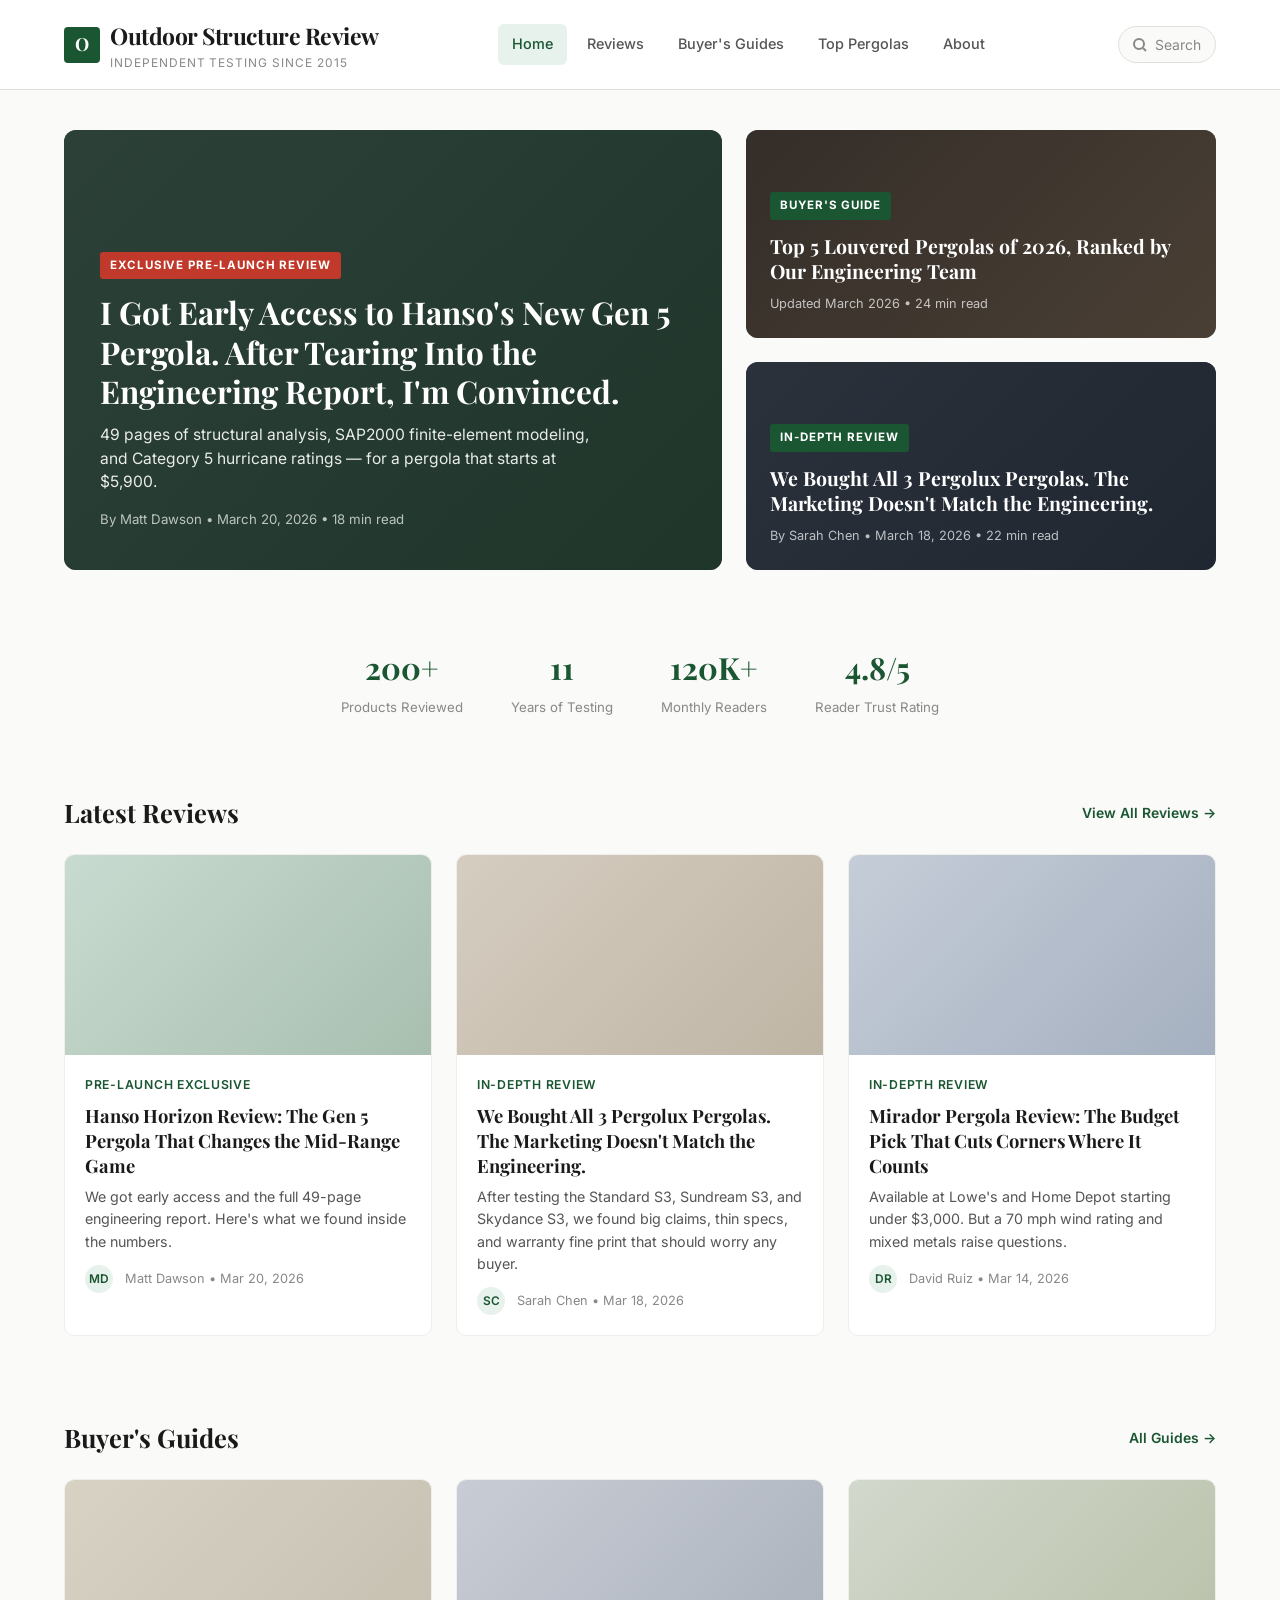
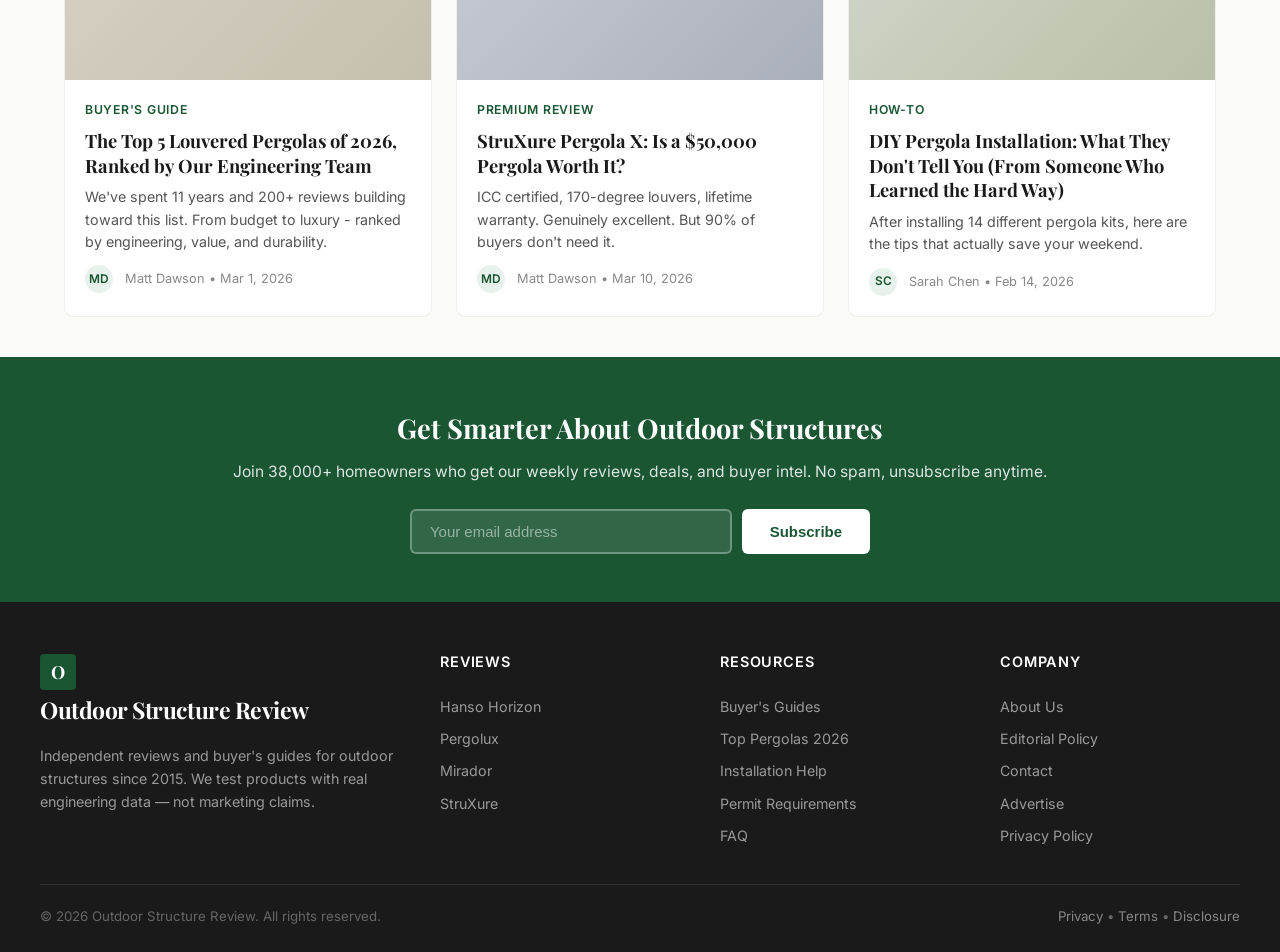
==== commit 9360cada: "Fix nav links, add mobile table scroll support - All nav menus now link to real pages (Buyer's Guide" ====
--- a/index.html
+++ b/index.html
@@ -26,8 +26,8 @@
     <nav class="nav-main">
       <a href="index.html" class="active">Home</a>
       <a href="reviews/horizon-launch-early-review.html">Reviews</a>
-      <a href="#">Buyer's Guides</a>
-      <a href="#">Comparisons</a>
+      <a href="top-pergolas-2026.html">Buyer's Guides</a>
+      <a href="top-pergolas-2026.html">Top Pergolas</a>
       <a href="about.html">About</a>
     </nav>
     <div class="nav-search">
--- a/css/style.css
+++ b/css/style.css
@@ -723,12 +723,25 @@
   color: var(--color-text-secondary);
 }
 
+/* table wrapper for mobile scroll */
+.table-wrap {
+  width: 100%;
+  overflow-x: auto;
+  -webkit-overflow-scrolling: touch;
+  margin: 1.5em 0;
+}
+
+.table-wrap table {
+  margin: 0;
+}
+
 /* tables */
 .article-body table {
   width: 100%;
   border-collapse: collapse;
   margin: 1.5em 0;
   font-size: 0.88rem;
+  min-width: 540px;
 }
 
 .article-body thead { background: var(--color-accent); color: white; }
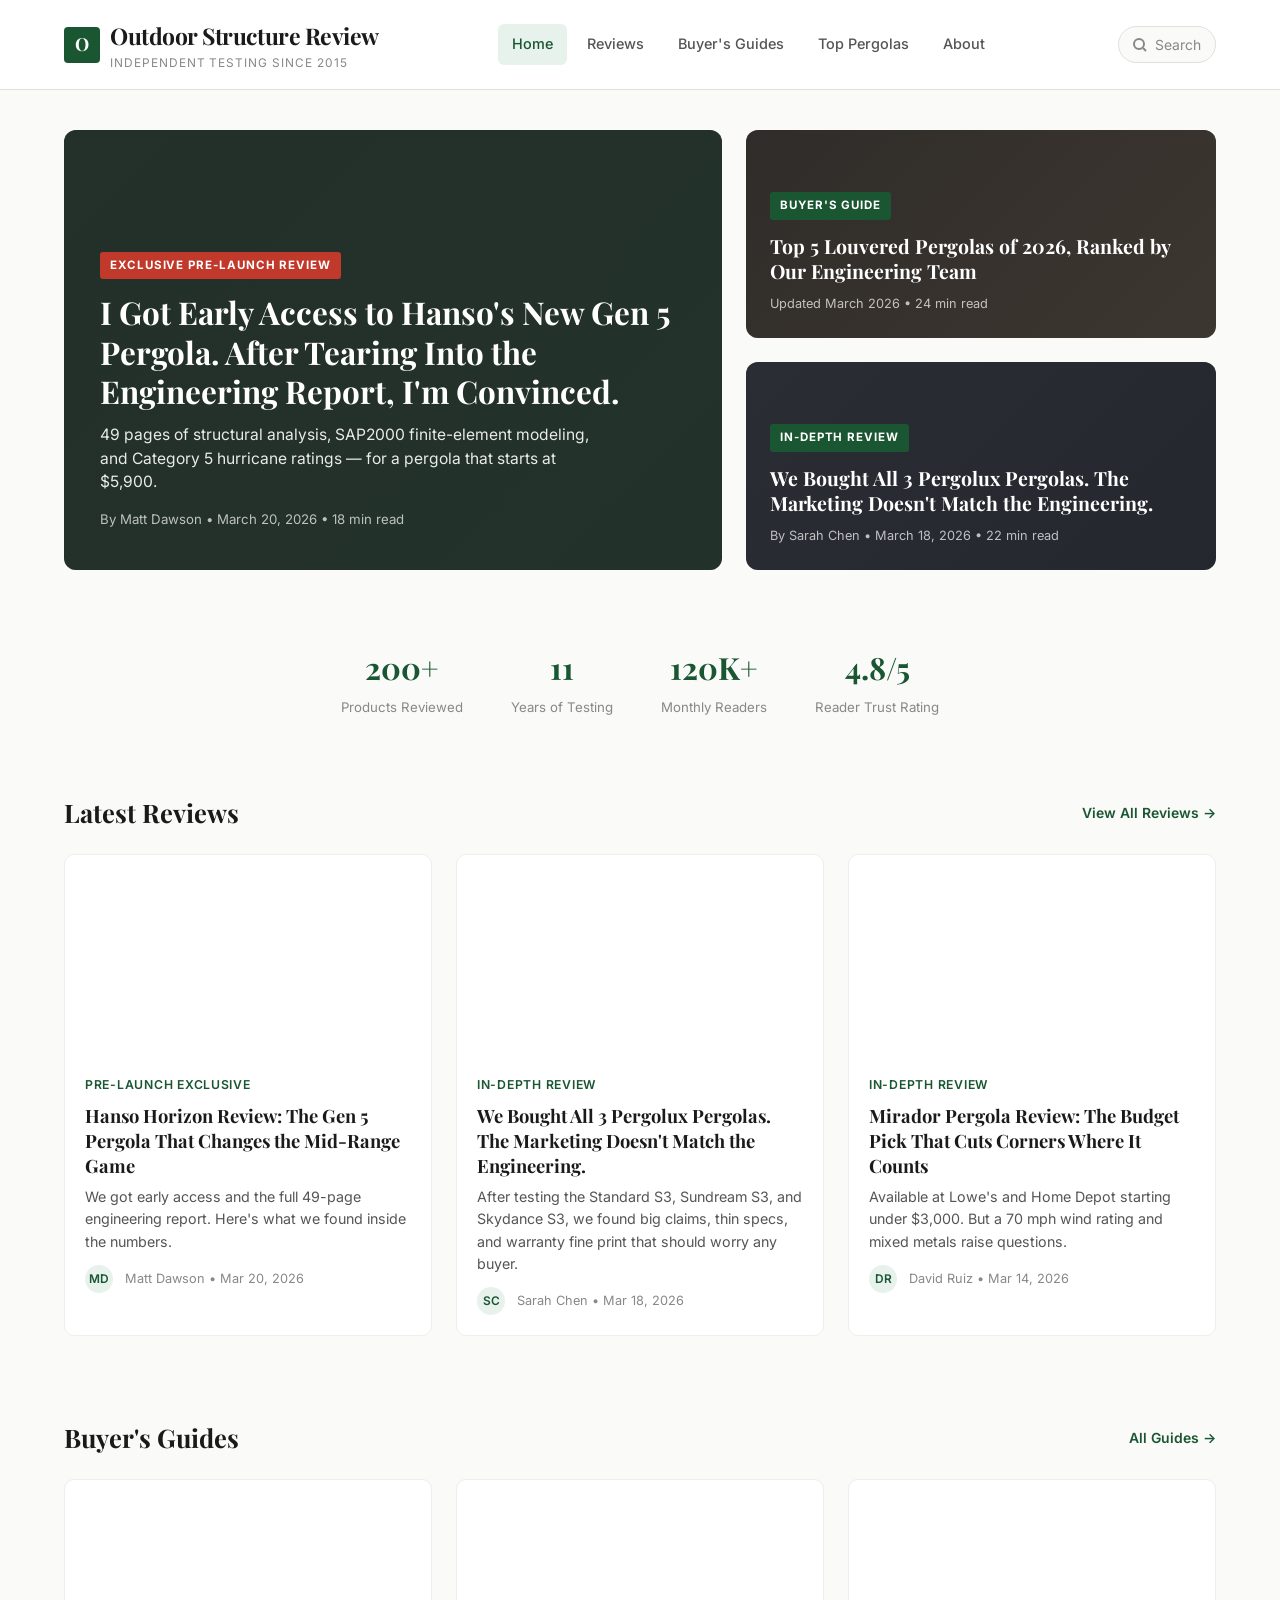
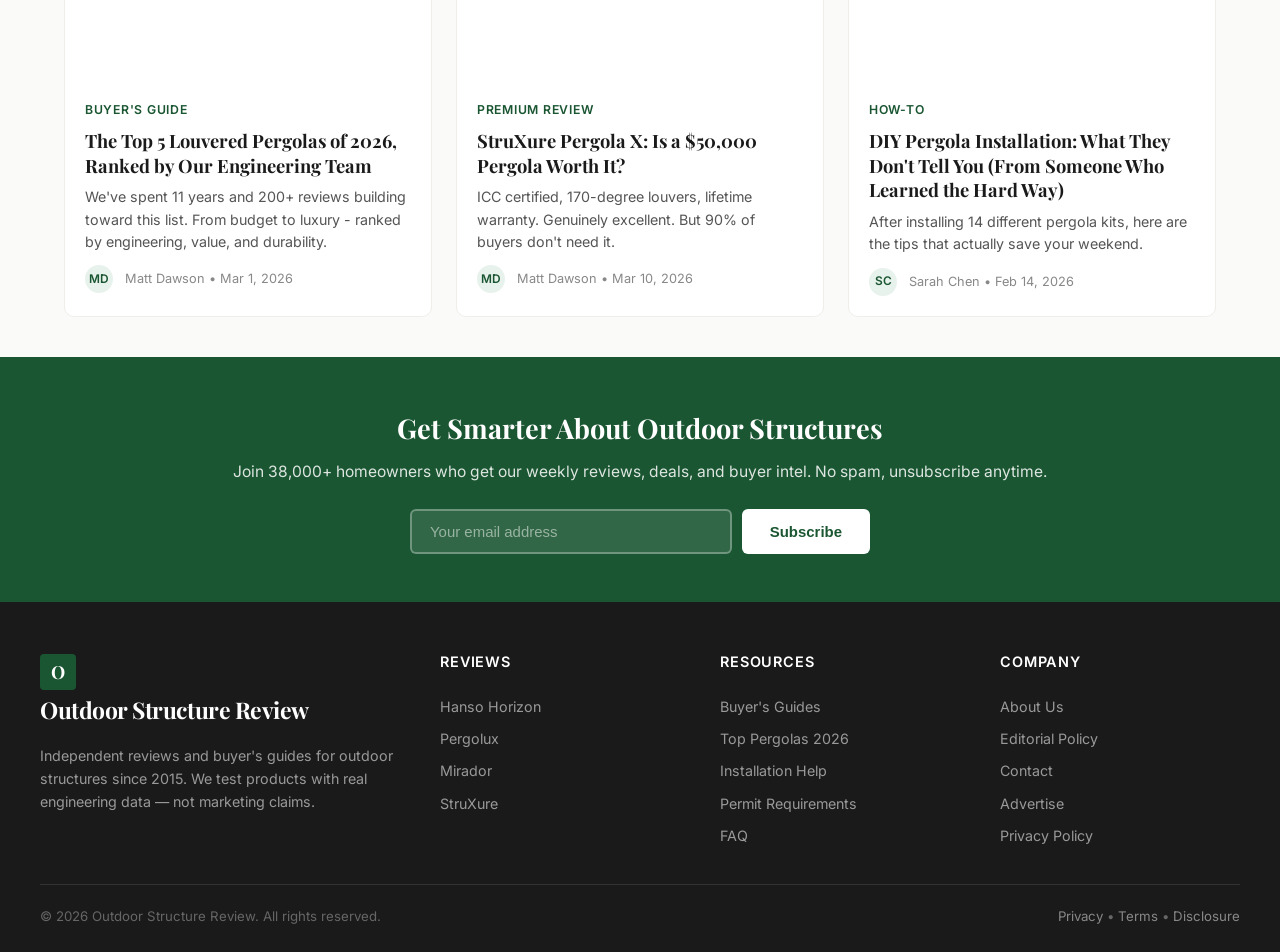
==== commit af854fa1: "Add 11 inline SVG infographics and real images to homepage - Horizon: aluminum T5 vs T6 strength cha" ====
--- a/index.html
+++ b/index.html
@@ -3,8 +3,9 @@
 <head>
   <meta charset="UTF-8">
   <meta name="viewport" content="width=device-width, initial-scale=1.0">
-  <title>Outdoor Structure Review — Independent Pergola & Patio Reviews</title>
-  <meta name="description" content="Independent reviews, comparisons, and buyer's guides for outdoor structures. Trusted by 120,000+ homeowners since 2015.">
+  <title>Outdoor Structure Review — Independent Pergola Reviews & Buyer's Guides 2026</title>
+  <meta name="description" content="Independent pergola reviews, head-to-head comparisons, and buyer's guides. Hanso, Pergolux, StruXure, Mirador - tested and ranked by engineers. Trusted since 2015.">
+  <link rel="canonical" href="https://outdoorstructurereview.com/">
   <link rel="preconnect" href="https://fonts.googleapis.com">
   <link rel="preconnect" href="https://fonts.gstatic.com" crossorigin>
   <link href="https://fonts.googleapis.com/css2?family=Inter:wght@400;500;600;700&family=Playfair+Display:wght@700;800&display=swap" rel="stylesheet">
@@ -44,7 +45,7 @@
 <section class="hero">
   <div class="hero-grid">
     <a href="reviews/horizon-launch-early-review.html" class="hero-main">
-      <div class="hero-img" style="background: linear-gradient(135deg, #2d4a3e, #1a3a2a);"></div>
+      <div class="hero-img" style="background: linear-gradient(135deg, rgba(26,58,42,0.55), rgba(26,58,42,0.7)), url('images/reviews/hanso-master-hero.jpg') center/cover;"></div>
       <div class="hero-content">
         <div class="hero-badge">Exclusive Pre-Launch Review</div>
         <h2>I Got Early Access to Hanso's New Gen 5 Pergola. After Tearing Into the Engineering Report, I'm Convinced.</h2>
@@ -54,7 +55,7 @@
     </a>
     <div class="hero-sidebar">
       <a href="top-pergolas-2026.html" class="hero-card">
-        <div class="hero-img" style="background: linear-gradient(135deg, #3a3028, #5a4a3a);"></div>
+        <div class="hero-img" style="background: linear-gradient(135deg, rgba(58,48,40,0.55), rgba(90,74,58,0.6)), url('images/reviews/hanso-master-render.png') center/cover;"></div>
         <div class="hero-content">
           <div class="hero-badge green">Buyer's Guide</div>
           <h3>Top 5 Louvered Pergolas of 2026, Ranked by Our Engineering Team</h3>
@@ -62,7 +63,7 @@
         </div>
       </a>
       <a href="reviews/pergolux-review.html" class="hero-card">
-        <div class="hero-img" style="background: linear-gradient(135deg, #2a3545, #1a2535);"></div>
+        <div class="hero-img" style="background: linear-gradient(135deg, rgba(42,53,69,0.55), rgba(26,37,53,0.6)), url('images/reviews/pergolux-skydance-hero.jpg') center/cover;"></div>
         <div class="hero-content">
           <div class="hero-badge green">In-Depth Review</div>
           <h3>We Bought All 3 Pergolux Pergolas. The Marketing Doesn't Match the Engineering.</h3>
@@ -101,7 +102,7 @@
 
 <div class="articles-grid">
   <div class="article-card" onclick="window.location='reviews/horizon-launch-early-review.html'">
-    <div class="article-card-img" style="background: linear-gradient(135deg, #c8dbd0, #a8bfb0);"></div>
+    <div class="article-card-img" style="background: url('images/reviews/hanso-master-hero.jpg') center/cover;"></div>
     <div class="article-card-body">
       <div class="article-card-category">Pre-Launch Exclusive</div>
       <h3>Hanso Horizon Review: The Gen 5 Pergola That Changes the Mid-Range Game</h3>
@@ -114,7 +115,7 @@
   </div>
 
   <div class="article-card" onclick="window.location='reviews/pergolux-review.html'">
-    <div class="article-card-img" style="background: linear-gradient(135deg, #d5cdc0, #bfb5a5);"></div>
+    <div class="article-card-img" style="background: url('images/reviews/pergolux-skydance-hero.jpg') center/cover;"></div>
     <div class="article-card-body">
       <div class="article-card-category">In-Depth Review</div>
       <h3>We Bought All 3 Pergolux Pergolas. The Marketing Doesn't Match the Engineering.</h3>
@@ -127,7 +128,7 @@
   </div>
 
   <div class="article-card" onclick="window.location='reviews/mirador-review.html'">
-    <div class="article-card-img" style="background: linear-gradient(135deg, #c5cdd8, #a5b0c0);"></div>
+    <div class="article-card-img" style="background: url('images/reviews/mirador-111s-lifestyle.jpg') center/cover;"></div>
     <div class="article-card-body">
       <div class="article-card-category">In-Depth Review</div>
       <h3>Mirador Pergola Review: The Budget Pick That Cuts Corners Where It Counts</h3>
@@ -148,7 +149,7 @@
 
 <div class="articles-grid">
   <div class="article-card" onclick="window.location='top-pergolas-2026.html'">
-    <div class="article-card-img" style="background: linear-gradient(135deg, #d8d2c5, #c5bfb0);"></div>
+    <div class="article-card-img" style="background: url('images/reviews/hanso-master-render.png') center/cover;"></div>
     <div class="article-card-body">
       <div class="article-card-category">Buyer's Guide</div>
       <h3>The Top 5 Louvered Pergolas of 2026, Ranked by Our Engineering Team</h3>
@@ -161,7 +162,7 @@
   </div>
 
   <div class="article-card" onclick="window.location='reviews/struxure-review.html'">
-    <div class="article-card-img" style="background: linear-gradient(135deg, #c8cdd5, #aab0bb);"></div>
+    <div class="article-card-img" style="background: url('images/reviews/struxure-hero-luxury.jpg') center/cover;"></div>
     <div class="article-card-body">
       <div class="article-card-category">Premium Review</div>
       <h3>StruXure Pergola X: Is a $50,000 Pergola Worth It?</h3>
@@ -174,7 +175,7 @@
   </div>
 
   <div class="article-card">
-    <div class="article-card-img" style="background: linear-gradient(135deg, #d2d8cc, #b8c0a8);"></div>
+    <div class="article-card-img" style="background: url('images/reviews/pergolux-assembly.jpg') center/cover;"></div>
     <div class="article-card-body">
       <div class="article-card-category">How-To</div>
       <h3>DIY Pergola Installation: What They Don't Tell You (From Someone Who Learned the Hard Way)</h3>
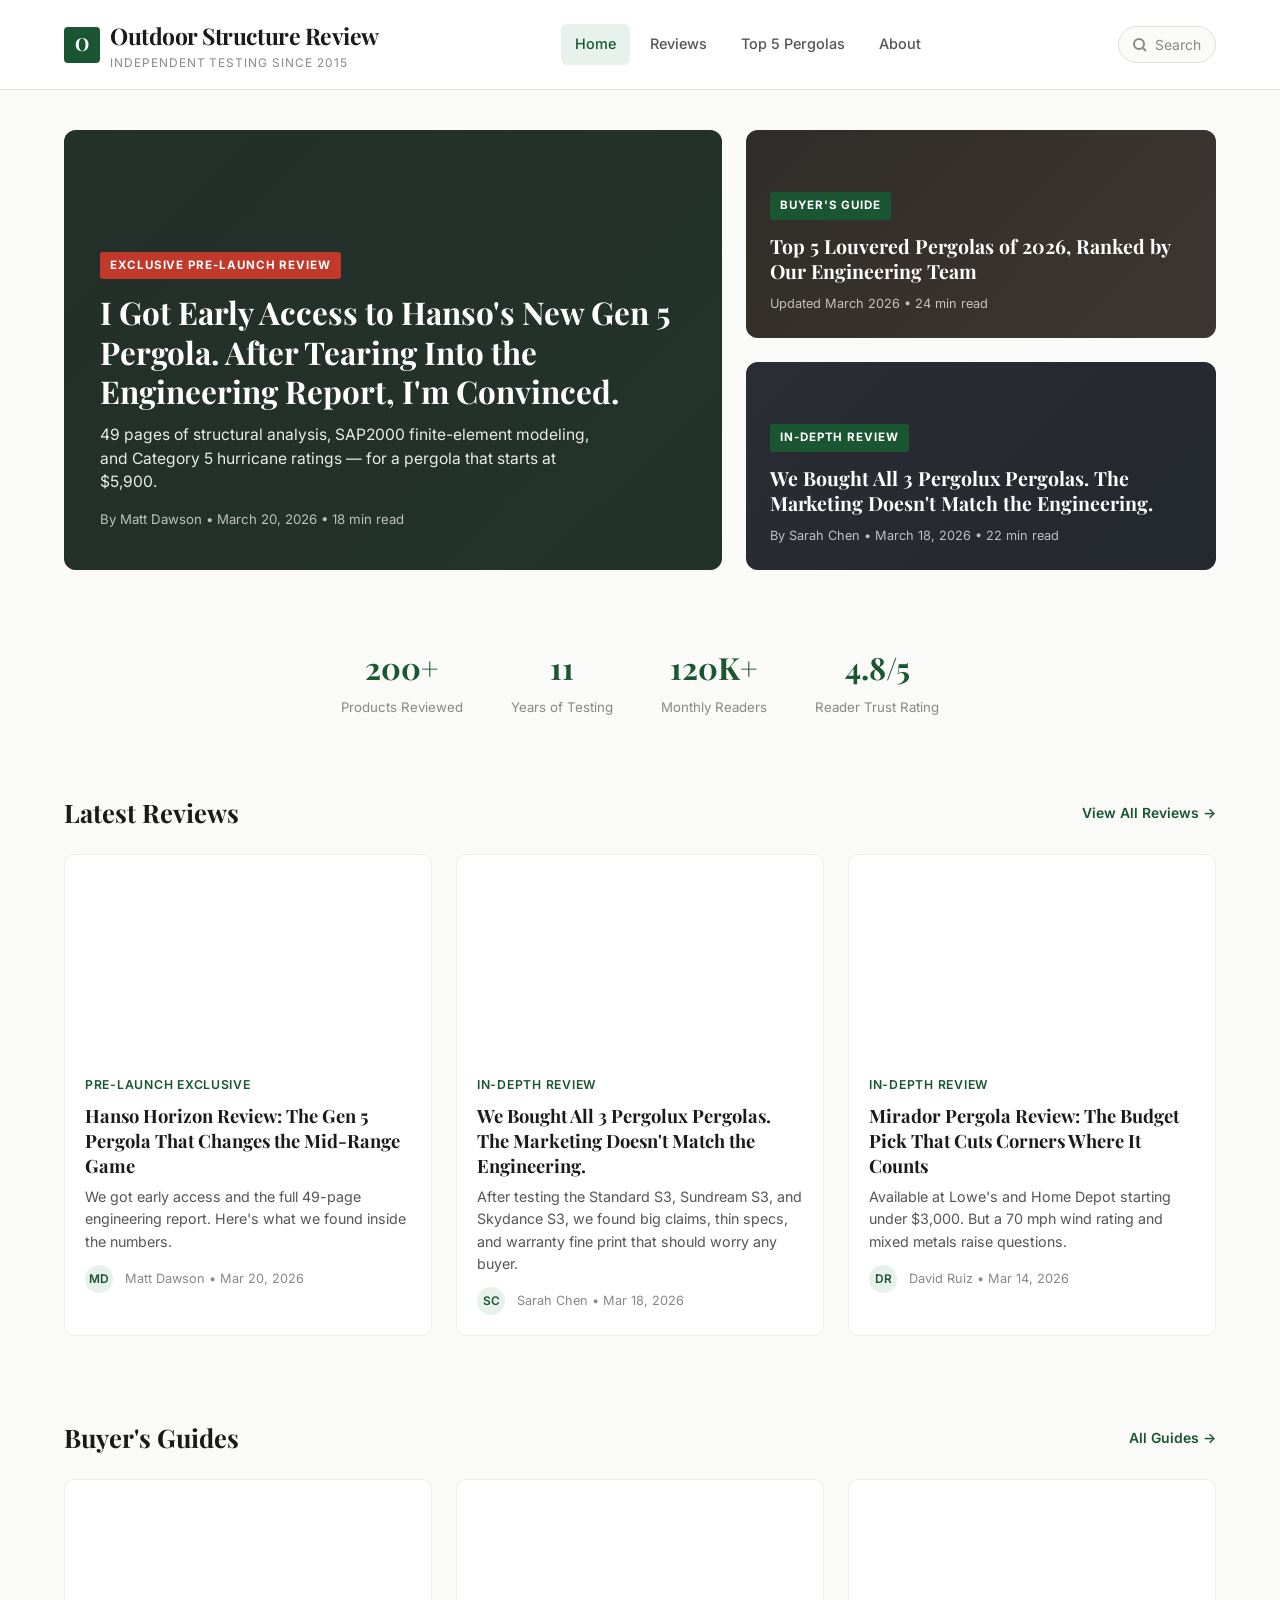
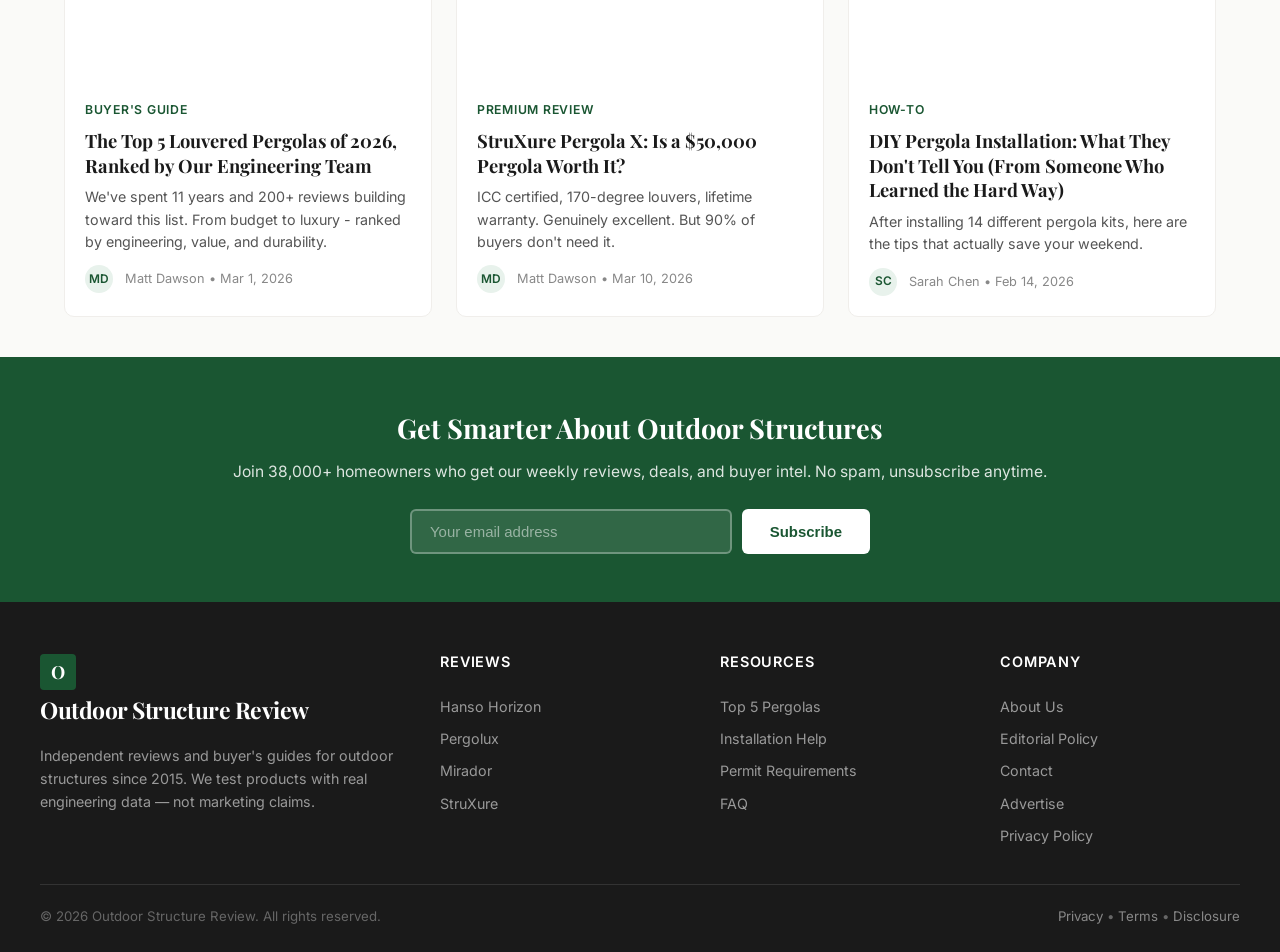
==== commit ada886cd: "Upgrade CTAs with gradient design, add #1 recommendation banners, cache-bust CSS - Redesigned .artic" ====
--- a/index.html
+++ b/index.html
@@ -9,7 +9,7 @@
   <link rel="preconnect" href="https://fonts.googleapis.com">
   <link rel="preconnect" href="https://fonts.gstatic.com" crossorigin>
   <link href="https://fonts.googleapis.com/css2?family=Inter:wght@400;500;600;700&family=Playfair+Display:wght@700;800&display=swap" rel="stylesheet">
-  <link rel="stylesheet" href="css/style.css">
+  <link rel="stylesheet" href="css/style.css?v=2">
   <link rel="icon" href="data:image/svg+xml,<svg xmlns='http://www.w3.org/2000/svg' viewBox='0 0 100 100'><rect width='100' height='100' rx='12' fill='%231a5632'/><text x='50' y='68' font-family='Georgia' font-size='55' font-weight='700' fill='white' text-anchor='middle'>O</text></svg>">
 </head>
 <body>
@@ -27,8 +27,7 @@
     <nav class="nav-main">
       <a href="index.html" class="active">Home</a>
       <a href="reviews/horizon-launch-early-review.html">Reviews</a>
-      <a href="top-pergolas-2026.html">Buyer's Guides</a>
-      <a href="top-pergolas-2026.html">Top Pergolas</a>
+      <a href="top-pergolas-2026.html">Top 5 Pergolas</a>
       <a href="about.html">About</a>
     </nav>
     <div class="nav-search">
@@ -217,8 +216,7 @@
     </div>
     <div class="footer-col">
       <h4>Resources</h4>
-      <a href="#">Buyer's Guides</a>
-      <a href="top-pergolas-2026.html">Top Pergolas 2026</a>
+      <a href="top-pergolas-2026.html">Top 5 Pergolas</a>
       <a href="#">Installation Help</a>
       <a href="#">Permit Requirements</a>
       <a href="#">FAQ</a>
--- a/css/style.css
+++ b/css/style.css
@@ -795,28 +795,123 @@
 
 /* CTA boxes */
 .article-cta {
-  background: var(--color-accent);
+  background: linear-gradient(135deg, #1a5632, #0d3a1f);
   color: white;
+  padding: 32px 36px;
+  border-radius: 12px;
+  margin: 2.5em 0;
+  text-align: center;
+  box-shadow: 0 4px 20px rgba(26, 86, 50, 0.3);
+  border: 1px solid rgba(255,255,255,0.1);
+  position: relative;
+  overflow: hidden;
+}
+
+.article-cta::before {
+  content: '';
+  position: absolute;
+  top: 0; left: 0; right: 0;
+  height: 3px;
+  background: linear-gradient(90deg, #4ecdc4, #45b7aa, #4ecdc4);
+}
+
+.article-cta a {
+  display: inline-block;
+  color: #1a5632;
+  background: white;
+  font-weight: 700;
+  font-size: 1.05rem;
+  text-decoration: none;
+  padding: 14px 32px;
+  border-radius: 8px;
+  transition: all 0.2s ease;
+  box-shadow: 0 2px 8px rgba(0,0,0,0.15);
+}
+
+.article-cta a:hover {
+  background: #f0faf5;
+  transform: translateY(-1px);
+  box-shadow: 0 4px 16px rgba(0,0,0,0.2);
+}
+
+.article-cta p {
+  margin-bottom: 0.8em !important;
+  font-size: 0.92rem !important;
+  opacity: 0.9;
+  letter-spacing: 0.01em;
+}
+
+/* #1 Recommendation banner */
+.recommend-banner {
+  background: linear-gradient(135deg, #f0faf5, #e0f2eb);
+  border: 2px solid #1a5632;
+  border-radius: 12px;
   padding: 28px 32px;
-  border-radius: 10px;
-  margin: 2em 0;
-  text-align: center;
-}
-
-.article-cta a {
+  margin: 2.5em 0;
+  display: flex;
+  align-items: center;
+  gap: 20px;
+}
+
+.recommend-banner .recommend-badge {
+  background: #1a5632;
   color: white;
-  font-weight: 700;
-  font-size: 1.05rem;
-  text-decoration: underline;
-  text-underline-offset: 4px;
-}
-
-.article-cta a:hover { opacity: 0.85; }
-
-.article-cta p {
-  margin-bottom: 0.5em !important;
-  font-size: 0.88rem !important;
-  opacity: 0.85;
+  font-family: var(--font-heading);
+  font-size: 1.6rem;
+  font-weight: 800;
+  width: 56px;
+  height: 56px;
+  border-radius: 50%;
+  display: flex;
+  align-items: center;
+  justify-content: center;
+  flex-shrink: 0;
+}
+
+.recommend-banner .recommend-content {
+  flex: 1;
+}
+
+.recommend-banner .recommend-content h4 {
+  font-family: var(--font-heading);
+  font-size: 1.15rem;
+  margin-bottom: 4px;
+  color: var(--color-text);
+}
+
+.recommend-banner .recommend-content p {
+  font-size: 0.88rem;
+  color: var(--color-text-secondary);
+  margin-bottom: 0;
+  line-height: 1.5;
+}
+
+.recommend-banner .recommend-link {
+  background: #1a5632;
+  color: white;
+  padding: 10px 20px;
+  border-radius: 6px;
+  font-weight: 600;
+  font-size: 0.88rem;
+  text-decoration: none;
+  white-space: nowrap;
+  transition: all 0.2s ease;
+}
+
+.recommend-banner .recommend-link:hover {
+  background: #124025;
+  transform: translateY(-1px);
+}
+
+@media (max-width: 600px) {
+  .recommend-banner {
+    flex-direction: column;
+    text-align: center;
+  }
+  .recommend-banner .recommend-link {
+    width: 100%;
+    text-align: center;
+  }
 }
 
 /* disclosure */
@@ -1009,6 +1104,11 @@
   .nav-main, .nav-search { display: none; }
   .hamburger { display: block; }
 
+  .header-top { padding: 12px 16px; }
+  .logo-icon { width: 28px; height: 28px; font-size: 14px; }
+  .logo-text { font-size: 1rem; }
+  .logo-tagline { font-size: 0.6rem; }
+
   .category-bar-inner { padding: 0 16px; }
 
   .hero { padding: 24px 16px; }
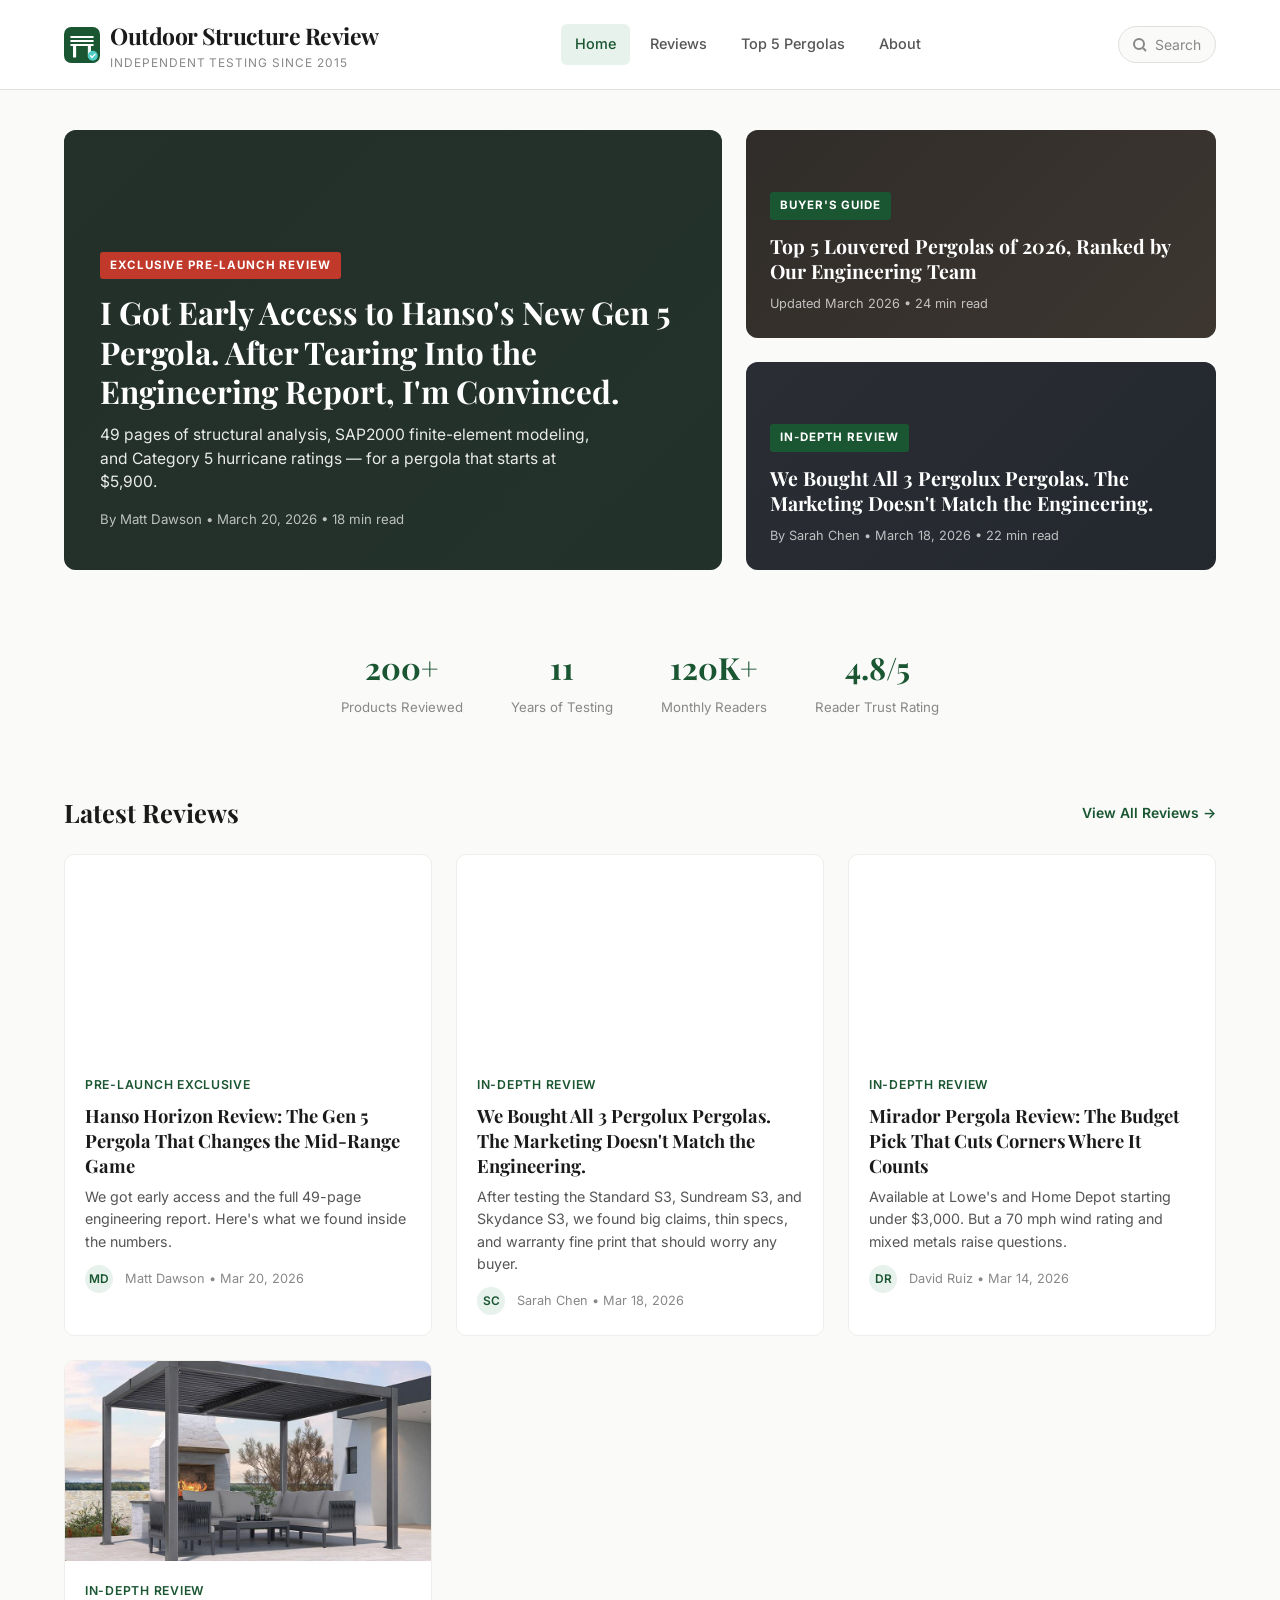
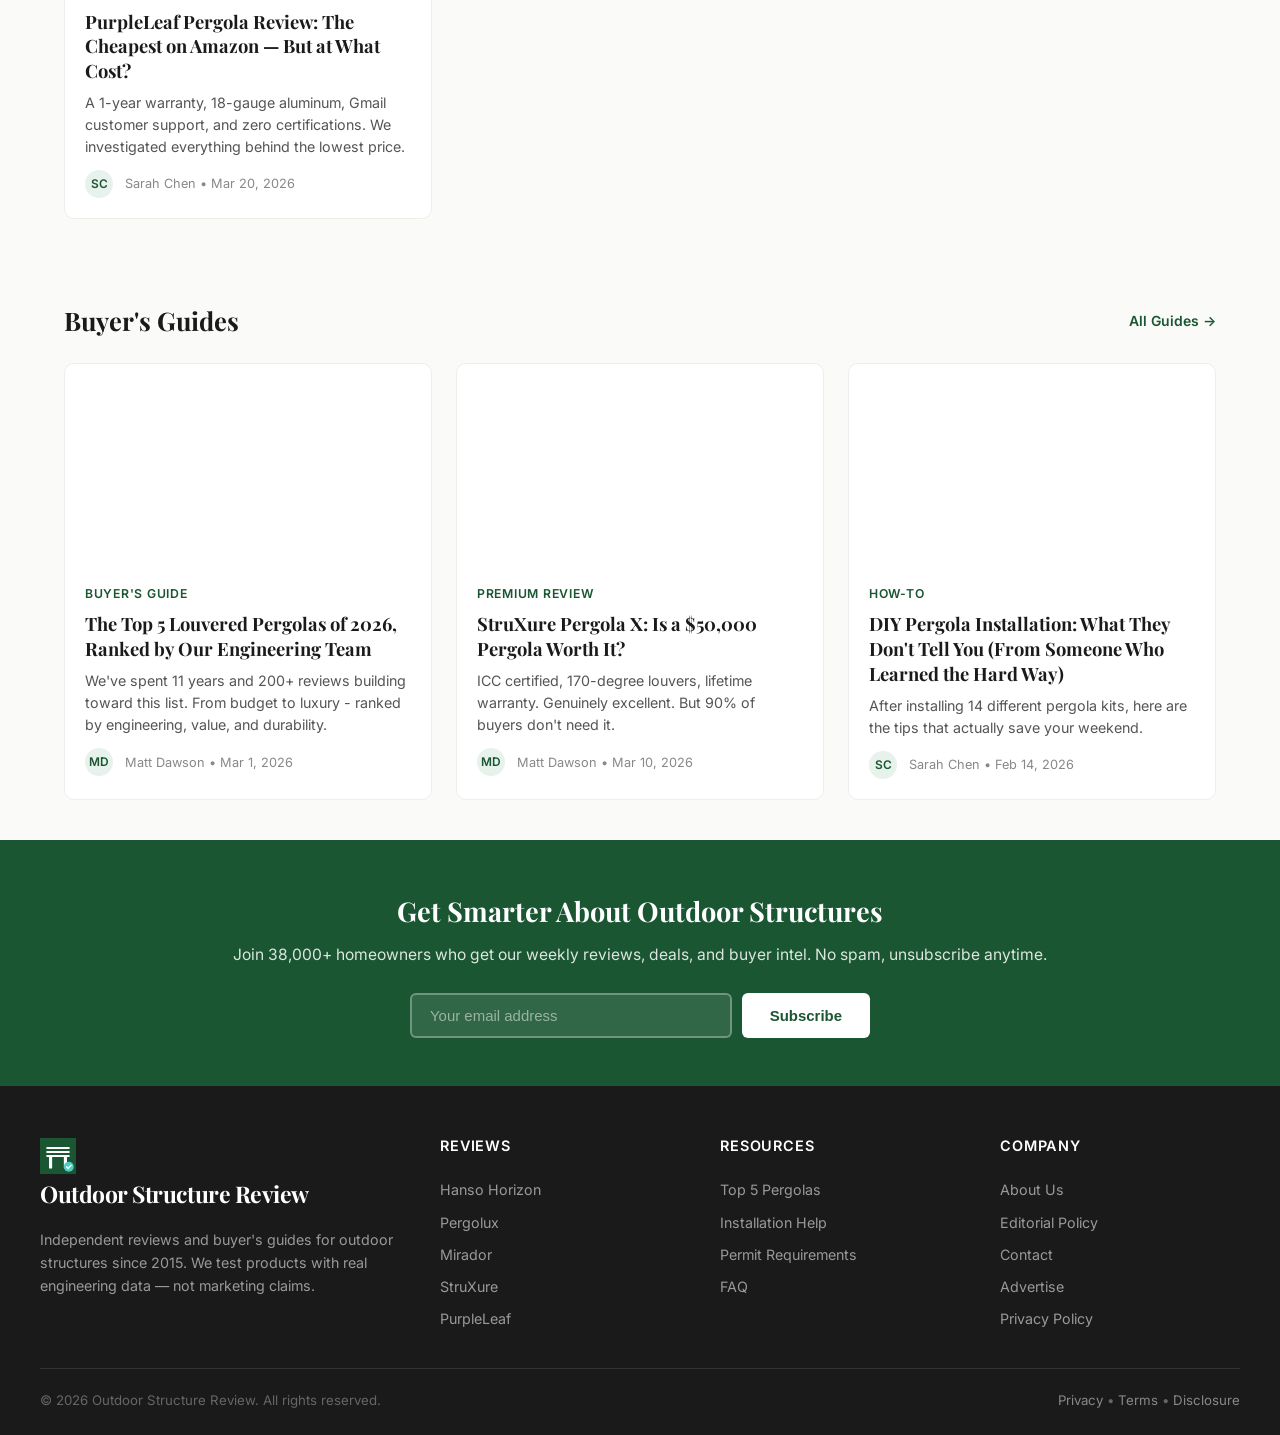
==== commit 84354808: "Add PurpleLeaf review article, redesign site logo as pergola icon - New PurpleLeaf review: full inve" ====
--- a/index.html
+++ b/index.html
@@ -10,7 +10,7 @@
   <link rel="preconnect" href="https://fonts.gstatic.com" crossorigin>
   <link href="https://fonts.googleapis.com/css2?family=Inter:wght@400;500;600;700&family=Playfair+Display:wght@700;800&display=swap" rel="stylesheet">
   <link rel="stylesheet" href="css/style.css?v=2">
-  <link rel="icon" href="data:image/svg+xml,<svg xmlns='http://www.w3.org/2000/svg' viewBox='0 0 100 100'><rect width='100' height='100' rx='12' fill='%231a5632'/><text x='50' y='68' font-family='Georgia' font-size='55' font-weight='700' fill='white' text-anchor='middle'>O</text></svg>">
+  <link rel="icon" href="data:image/svg+xml,<svg xmlns='http://www.w3.org/2000/svg' viewBox='0 0 40 40'><rect width='40' height='40' rx='8' fill='%231a5632'/><line x1='8' y1='11' x2='32' y2='11' stroke='white' stroke-width='2.2' stroke-linecap='round'/><line x1='8' y1='15.5' x2='32' y2='15.5' stroke='white' stroke-width='2.2' stroke-linecap='round'/><line x1='8' y1='20' x2='32' y2='20' stroke='white' stroke-width='2.2' stroke-linecap='round'/><rect x='10' y='20' width='3.5' height='14' rx='1' fill='white'/><rect x='26.5' y='20' width='3.5' height='14' rx='1' fill='white'/><circle cx='32' cy='32' r='5.5' fill='%234ecdc4'/><polyline points='29.5,32 31.2,33.8 34.5,30.2' fill='none' stroke='white' stroke-width='1.5' stroke-linecap='round' stroke-linejoin='round'/></svg>">
 </head>
 <body>
 
@@ -18,7 +18,7 @@
 <header class="site-header">
   <div class="header-top">
     <a href="index.html" class="logo">
-      <div class="logo-icon">O</div>
+      <div class="logo-icon"><img src="images/logo.svg" alt="OSR" width="36" height="36"></div>
       <div>
         <div class="logo-text">Outdoor Structure Review</div>
         <div class="logo-tagline">Independent Testing Since 2015</div>
@@ -138,6 +138,19 @@
       </div>
     </div>
   </div>
+
+  <div class="article-card" onclick="window.location='reviews/purpleleaf-review.html'">
+    <div class="article-card-img" style="background: url('images/reviews/purpleleaf-caesar-hero.jpg') center/cover;"></div>
+    <div class="article-card-body">
+      <div class="article-card-category">In-Depth Review</div>
+      <h3>PurpleLeaf Pergola Review: The Cheapest on Amazon — But at What Cost?</h3>
+      <p>A 1-year warranty, 18-gauge aluminum, Gmail customer support, and zero certifications. We investigated everything behind the lowest price.</p>
+      <div class="article-card-meta">
+        <div class="author-avatar">SC</div>
+        <span>Sarah Chen &bull; Mar 20, 2026</span>
+      </div>
+    </div>
+  </div>
 </div>
 
 <!-- ===== BUYER'S GUIDES ===== -->
@@ -202,7 +215,7 @@
   <div class="footer-grid">
     <div class="footer-col footer-about">
       <a href="index.html" class="logo">
-        <div class="logo-icon">O</div>
+        <div class="logo-icon"><img src="images/logo.svg" alt="OSR" width="36" height="36"></div>
         <div class="logo-text">Outdoor Structure Review</div>
       </a>
       <p>Independent reviews and buyer's guides for outdoor structures since 2015. We test products with real engineering data — not marketing claims.</p>
@@ -213,6 +226,7 @@
       <a href="reviews/pergolux-review.html">Pergolux</a>
       <a href="reviews/mirador-review.html">Mirador</a>
       <a href="reviews/struxure-review.html">StruXure</a>
+      <a href="reviews/purpleleaf-review.html">PurpleLeaf</a>
     </div>
     <div class="footer-col">
       <h4>Resources</h4>
--- a/css/style.css
+++ b/css/style.css
@@ -70,15 +70,13 @@
 .logo-icon {
   width: 36px;
   height: 36px;
-  background: var(--color-accent);
-  border-radius: 4px;
-  display: flex;
-  align-items: center;
-  justify-content: center;
-  color: white;
-  font-weight: 700;
-  font-size: 18px;
-  font-family: var(--font-heading);
+  flex-shrink: 0;
+}
+
+.logo-icon img {
+  width: 100%;
+  height: 100%;
+  display: block;
 }
 
 .logo-text {
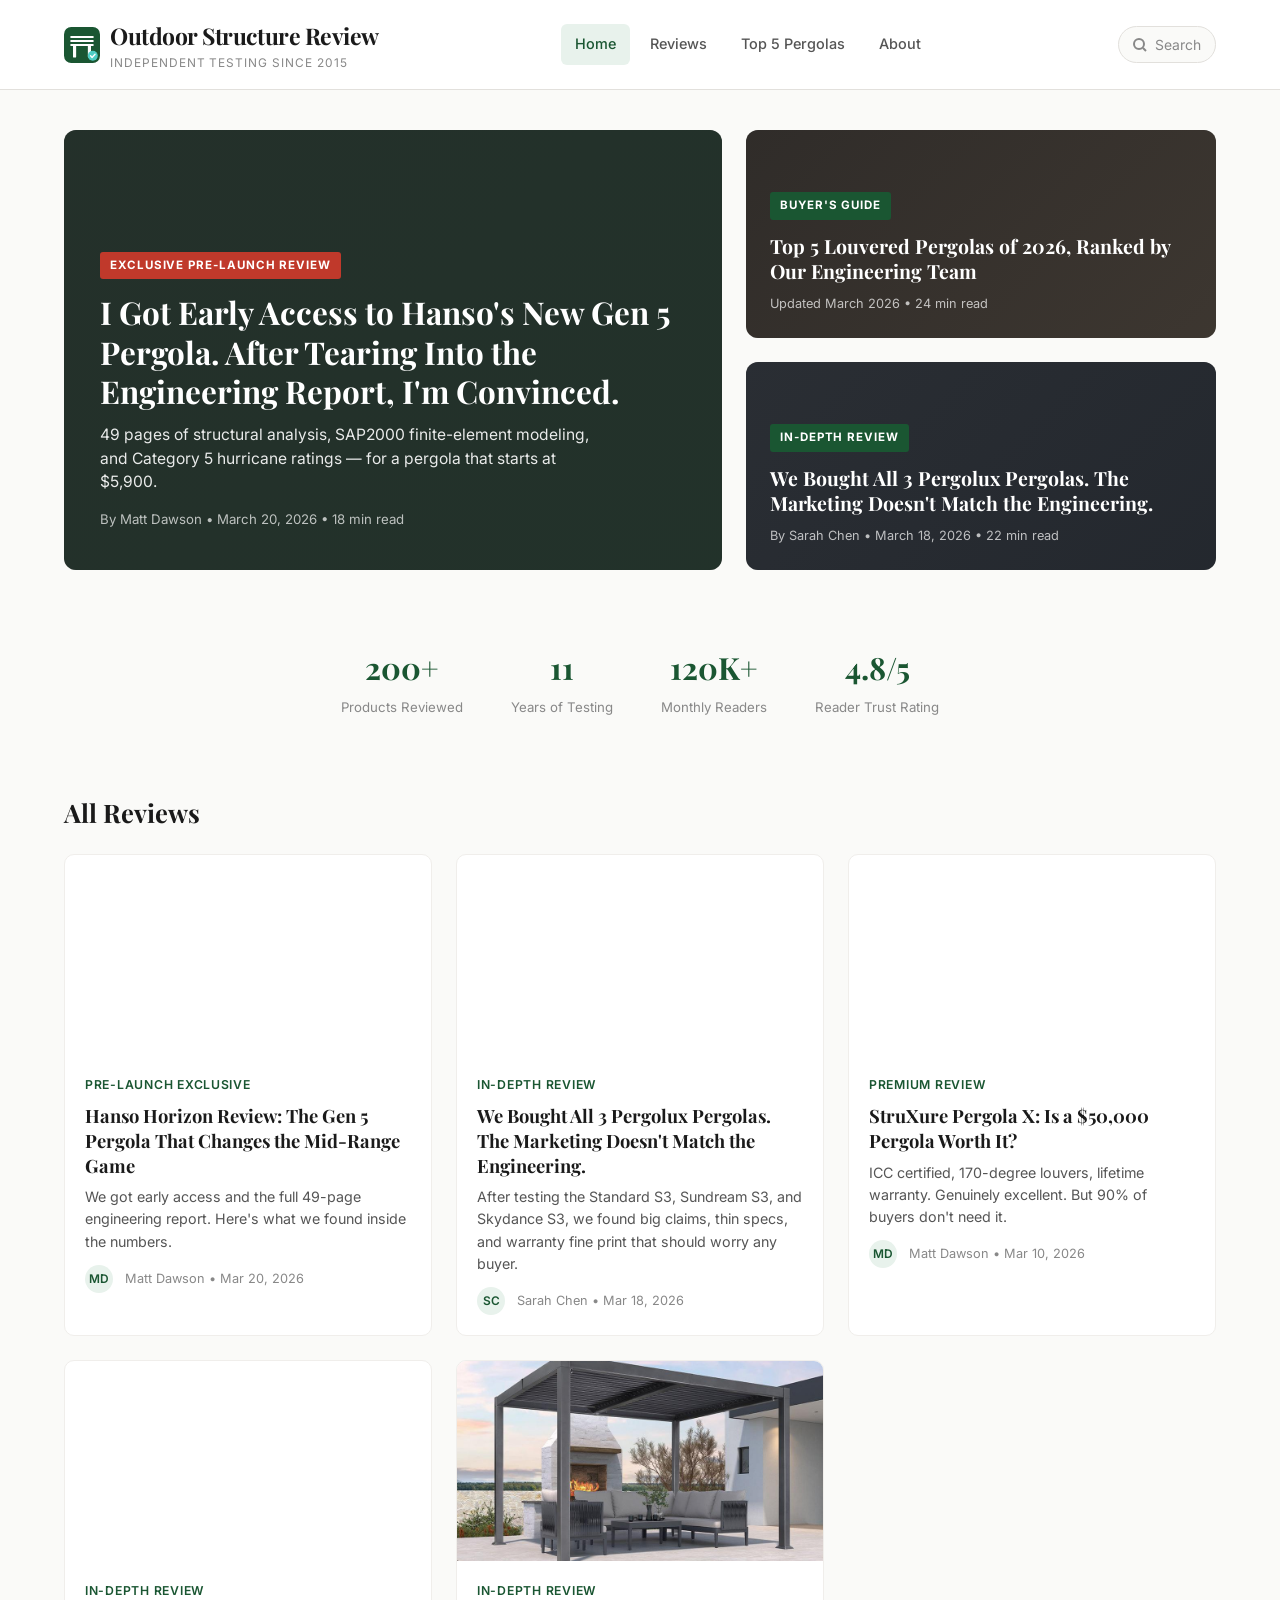
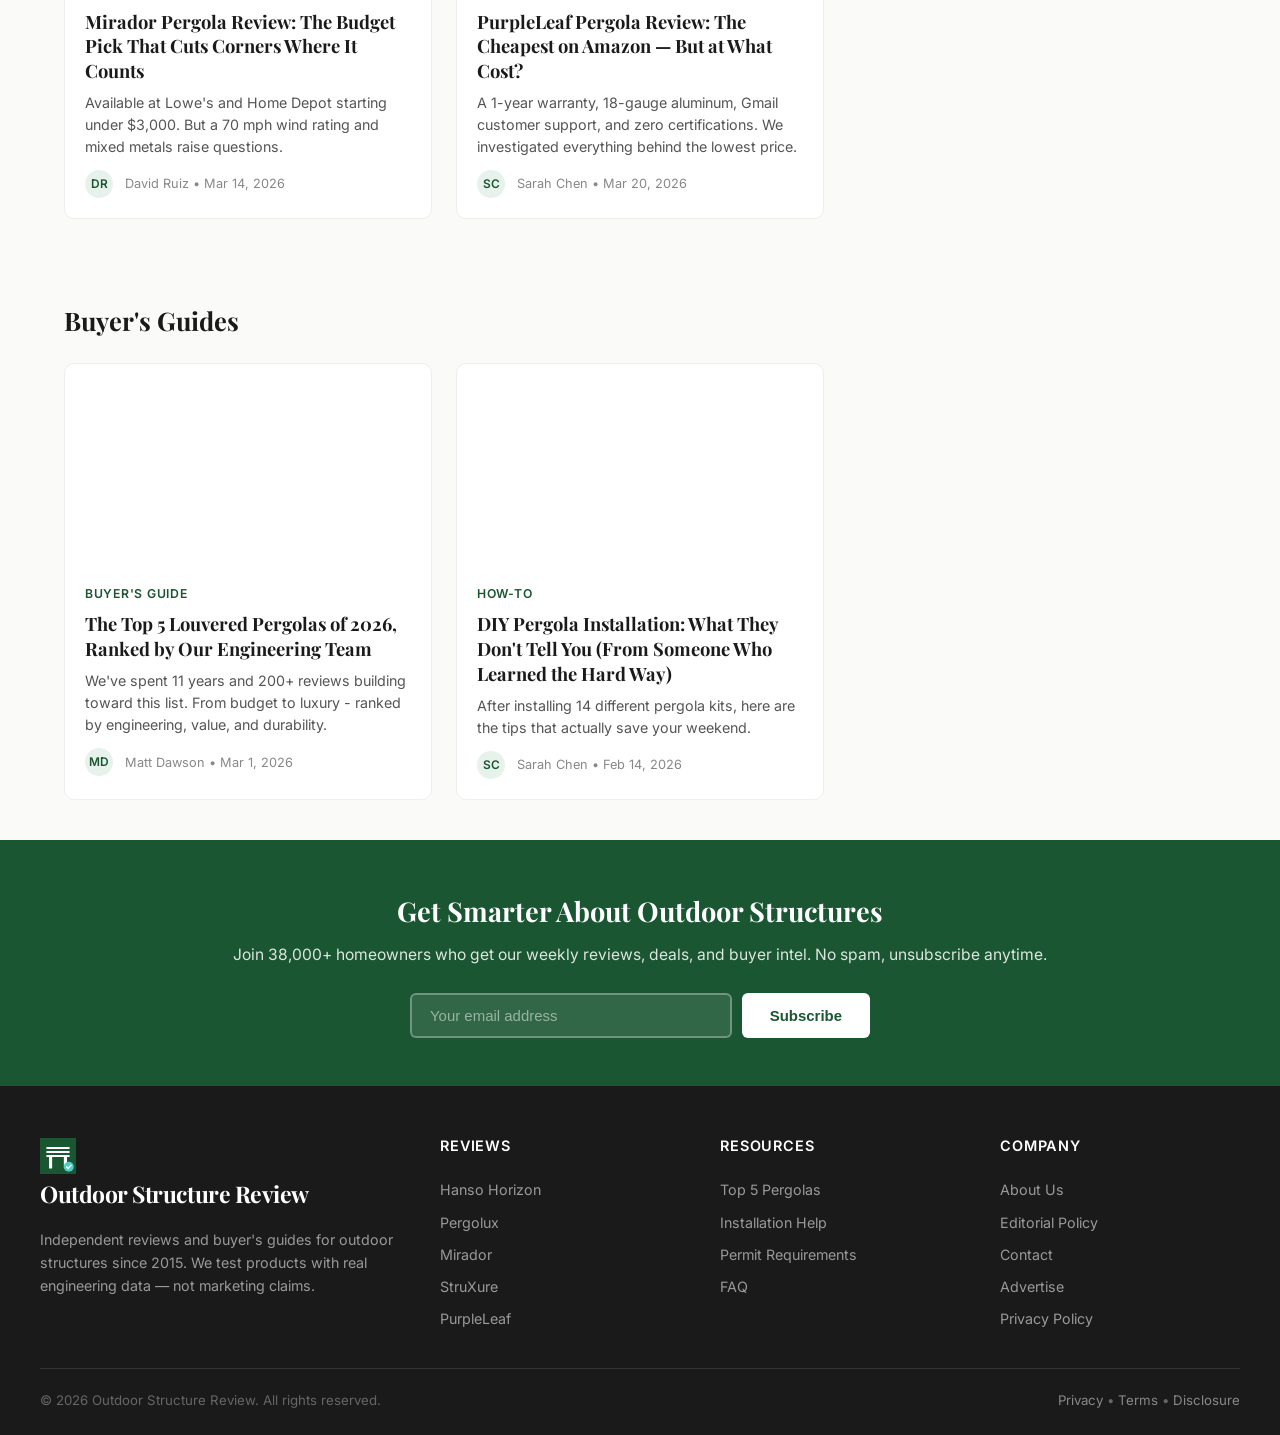
==== commit 7603bb11: "Move all reviews to homepage grid, link Reviews nav to #reviews section - Moved StruXure from Buyer'" ====
--- a/index.html
+++ b/index.html
@@ -26,7 +26,7 @@
     </a>
     <nav class="nav-main">
       <a href="index.html" class="active">Home</a>
-      <a href="reviews/horizon-launch-early-review.html">Reviews</a>
+      <a href="#reviews">Reviews</a>
       <a href="top-pergolas-2026.html">Top 5 Pergolas</a>
       <a href="about.html">About</a>
     </nav>
@@ -93,10 +93,9 @@
   </div>
 </div>
 
-<!-- ===== LATEST REVIEWS ===== -->
-<div class="section-header">
-  <h2>Latest Reviews</h2>
-  <a href="#">View All Reviews &rarr;</a>
+<!-- ===== ALL REVIEWS ===== -->
+<div id="reviews" class="section-header">
+  <h2>All Reviews</h2>
 </div>
 
 <div class="articles-grid">
@@ -126,6 +125,19 @@
     </div>
   </div>
 
+  <div class="article-card" onclick="window.location='reviews/struxure-review.html'">
+    <div class="article-card-img" style="background: url('images/reviews/struxure-hero-luxury.jpg') center/cover;"></div>
+    <div class="article-card-body">
+      <div class="article-card-category">Premium Review</div>
+      <h3>StruXure Pergola X: Is a $50,000 Pergola Worth It?</h3>
+      <p>ICC certified, 170-degree louvers, lifetime warranty. Genuinely excellent. But 90% of buyers don't need it.</p>
+      <div class="article-card-meta">
+        <div class="author-avatar">MD</div>
+        <span>Matt Dawson &bull; Mar 10, 2026</span>
+      </div>
+    </div>
+  </div>
+
   <div class="article-card" onclick="window.location='reviews/mirador-review.html'">
     <div class="article-card-img" style="background: url('images/reviews/mirador-111s-lifestyle.jpg') center/cover;"></div>
     <div class="article-card-body">
@@ -156,7 +168,6 @@
 <!-- ===== BUYER'S GUIDES ===== -->
 <div class="section-header">
   <h2>Buyer's Guides</h2>
-  <a href="#">All Guides &rarr;</a>
 </div>
 
 <div class="articles-grid">
@@ -169,19 +180,6 @@
       <div class="article-card-meta">
         <div class="author-avatar">MD</div>
         <span>Matt Dawson &bull; Mar 1, 2026</span>
-      </div>
-    </div>
-  </div>
-
-  <div class="article-card" onclick="window.location='reviews/struxure-review.html'">
-    <div class="article-card-img" style="background: url('images/reviews/struxure-hero-luxury.jpg') center/cover;"></div>
-    <div class="article-card-body">
-      <div class="article-card-category">Premium Review</div>
-      <h3>StruXure Pergola X: Is a $50,000 Pergola Worth It?</h3>
-      <p>ICC certified, 170-degree louvers, lifetime warranty. Genuinely excellent. But 90% of buyers don't need it.</p>
-      <div class="article-card-meta">
-        <div class="author-avatar">MD</div>
-        <span>Matt Dawson &bull; Mar 10, 2026</span>
       </div>
     </div>
   </div>
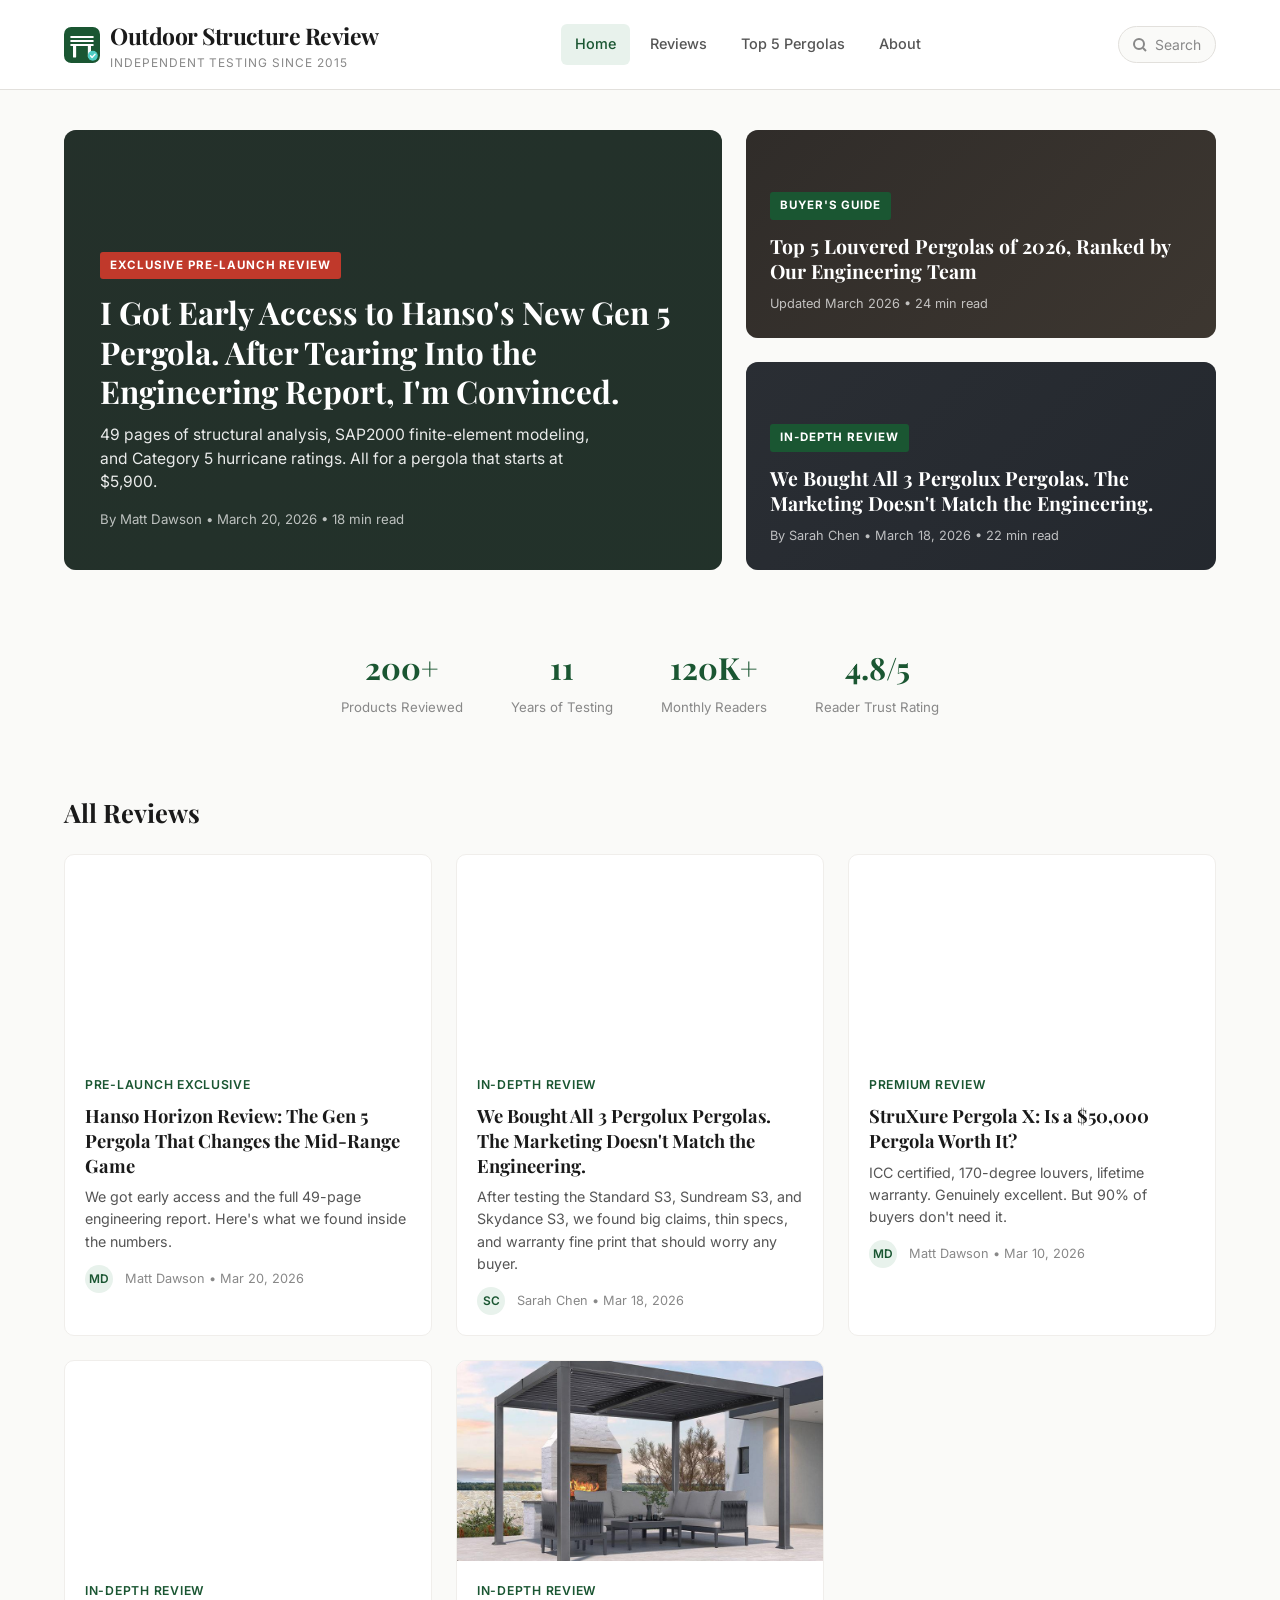
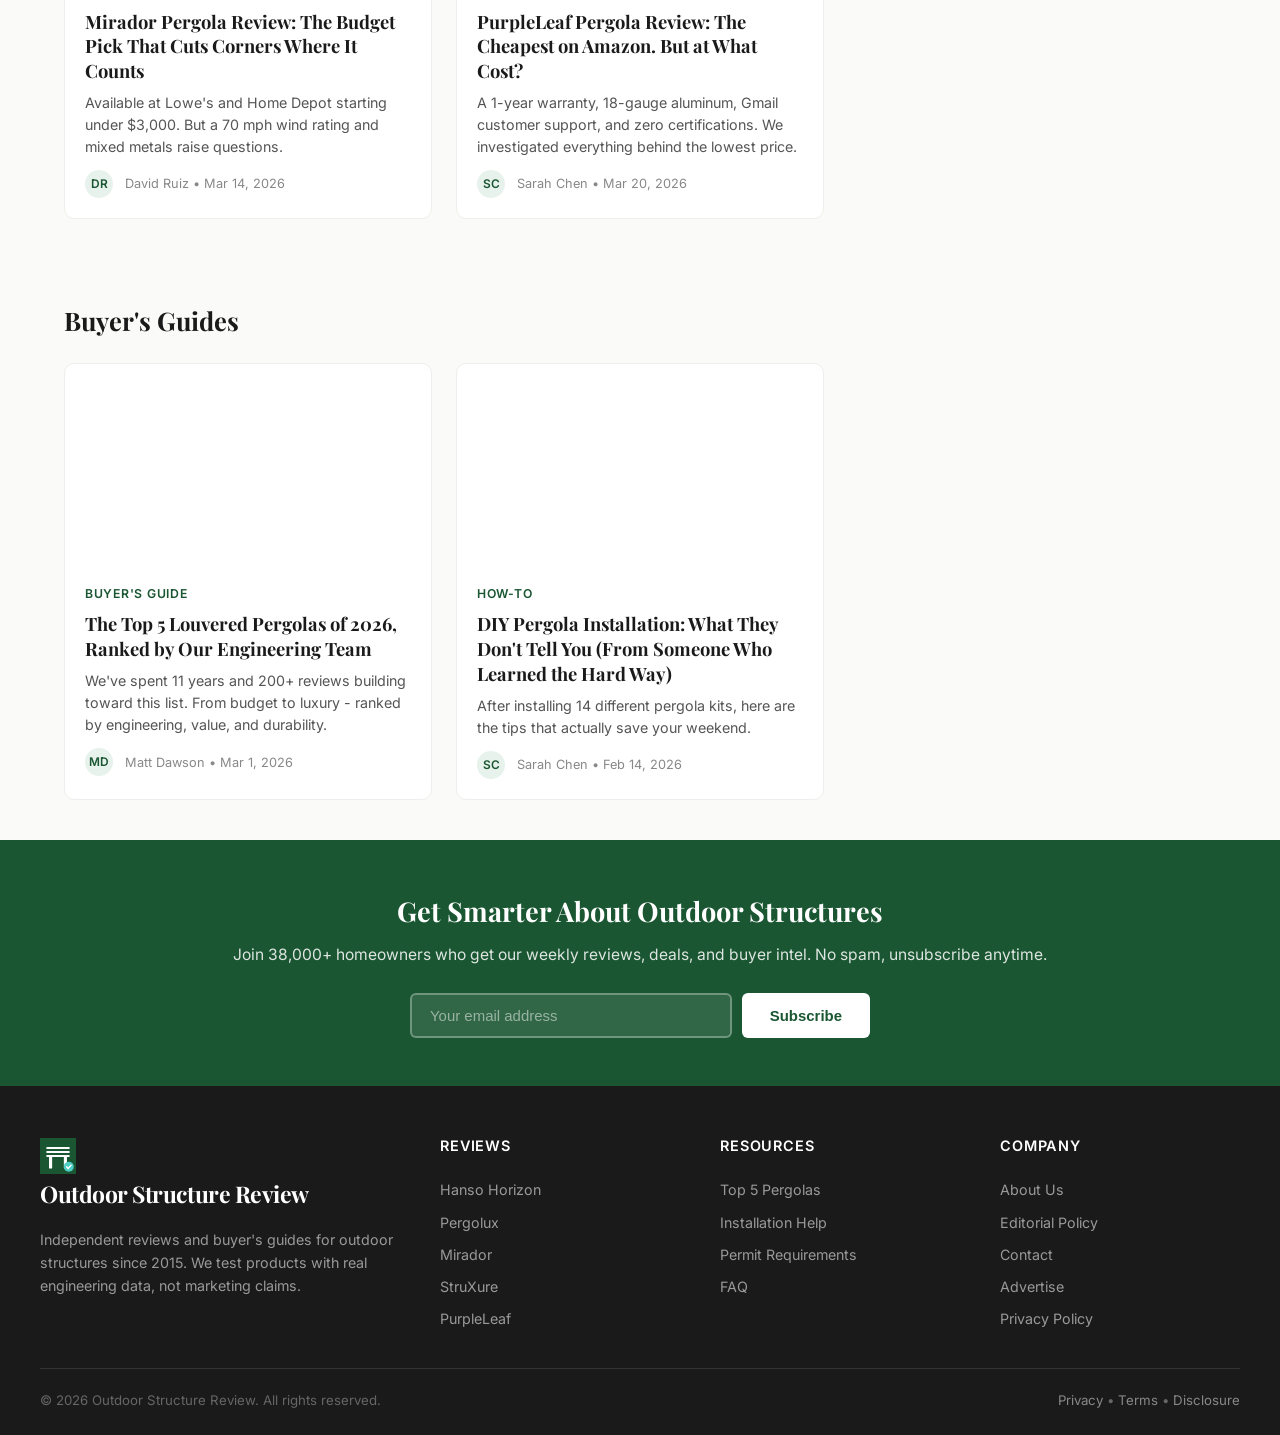
==== commit 637bfca9: "Remove all em dashes from website copy Replaced 19 em dashes across 6 HTML files with natural altern" ====
--- a/index.html
+++ b/index.html
@@ -3,7 +3,7 @@
 <head>
   <meta charset="UTF-8">
   <meta name="viewport" content="width=device-width, initial-scale=1.0">
-  <title>Outdoor Structure Review — Independent Pergola Reviews & Buyer's Guides 2026</title>
+  <title>Outdoor Structure Review | Independent Pergola Reviews & Buyer's Guides 2026</title>
   <meta name="description" content="Independent pergola reviews, head-to-head comparisons, and buyer's guides. Hanso, Pergolux, StruXure, Mirador - tested and ranked by engineers. Trusted since 2015.">
   <link rel="canonical" href="https://outdoorstructurereview.com/">
   <link rel="preconnect" href="https://fonts.googleapis.com">
@@ -48,7 +48,7 @@
       <div class="hero-content">
         <div class="hero-badge">Exclusive Pre-Launch Review</div>
         <h2>I Got Early Access to Hanso's New Gen 5 Pergola. After Tearing Into the Engineering Report, I'm Convinced.</h2>
-        <p>49 pages of structural analysis, SAP2000 finite-element modeling, and Category 5 hurricane ratings — for a pergola that starts at $5,900.</p>
+        <p>49 pages of structural analysis, SAP2000 finite-element modeling, and Category 5 hurricane ratings. All for a pergola that starts at $5,900.</p>
         <div class="hero-meta">By Matt Dawson &bull; March 20, 2026 &bull; 18 min read</div>
       </div>
     </a>
@@ -155,7 +155,7 @@
     <div class="article-card-img" style="background: url('images/reviews/purpleleaf-caesar-hero.jpg') center/cover;"></div>
     <div class="article-card-body">
       <div class="article-card-category">In-Depth Review</div>
-      <h3>PurpleLeaf Pergola Review: The Cheapest on Amazon — But at What Cost?</h3>
+      <h3>PurpleLeaf Pergola Review: The Cheapest on Amazon. But at What Cost?</h3>
       <p>A 1-year warranty, 18-gauge aluminum, Gmail customer support, and zero certifications. We investigated everything behind the lowest price.</p>
       <div class="article-card-meta">
         <div class="author-avatar">SC</div>
@@ -216,7 +216,7 @@
         <div class="logo-icon"><img src="images/logo.svg" alt="OSR" width="36" height="36"></div>
         <div class="logo-text">Outdoor Structure Review</div>
       </a>
-      <p>Independent reviews and buyer's guides for outdoor structures since 2015. We test products with real engineering data — not marketing claims.</p>
+      <p>Independent reviews and buyer's guides for outdoor structures since 2015. We test products with real engineering data, not marketing claims.</p>
     </div>
     <div class="footer-col">
       <h4>Reviews</h4>
